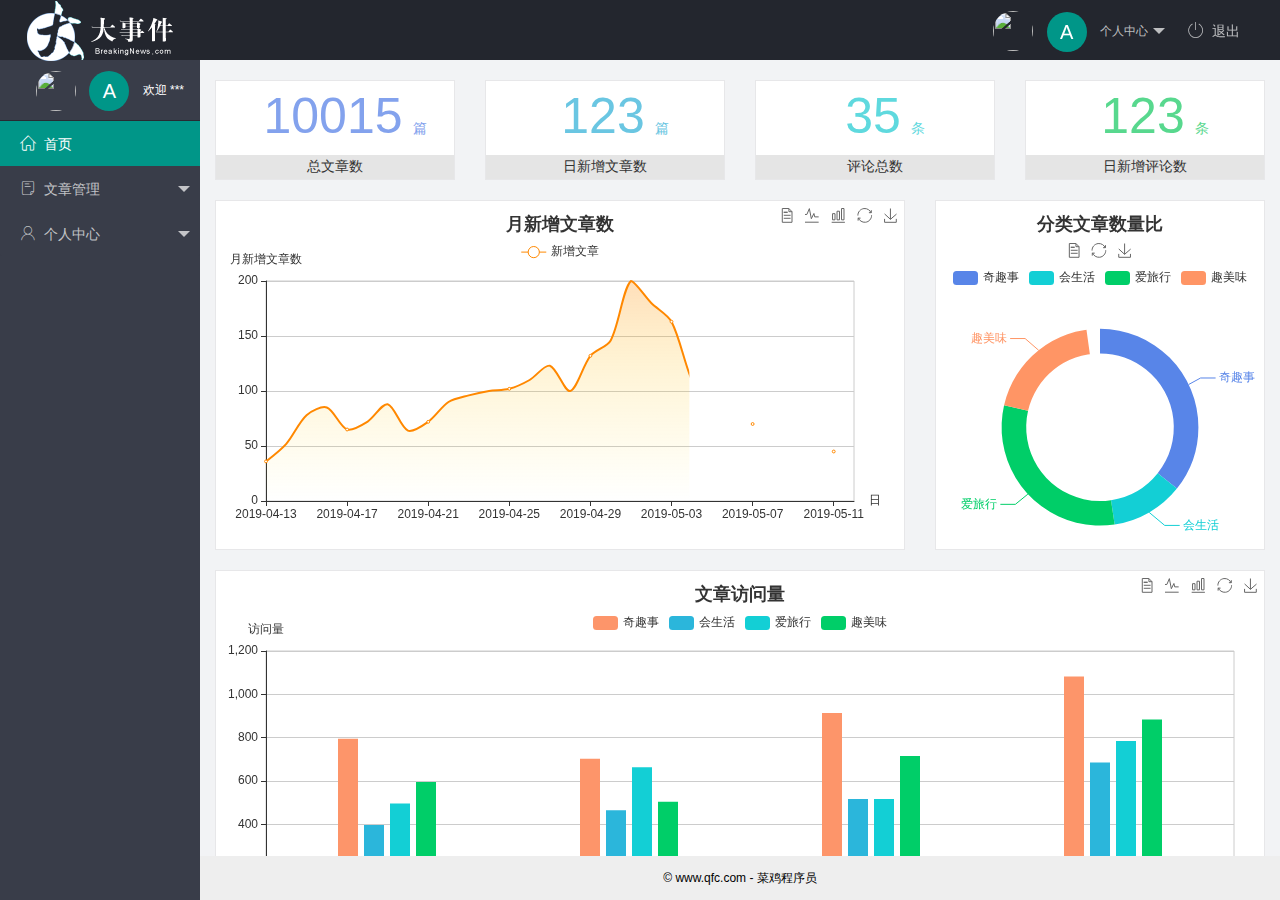
==== index.html @ 903028ed "完成了登录和注册功能的开发" ====
<!DOCTYPE html>
<html lang="en">

<head>
    <meta charset="UTF-8">
    <meta http-equiv="X-UA-Compatible" content="IE=edge">
    <meta name="viewport" content="width=device-width, initial-scale=1.0">
    <title>Document</title>
    <link rel="stylesheet" href="./assets/lib/layui/css/layui.css">
    <link rel="stylesheet" href="./assets/css/index.css">
    <link rel="stylesheet" href="./assets/fonts/iconfont.css">
</head>

<body class="layui-layout-body">
    <div class="layui-layout layui-layout-admin">
        <div class="layui-header">
            <div class="layui-logo">
                <img src="./assets/images/logo.png" alt="">
            </div>
            <ul class="layui-nav layui-layout-right">
                <li class="layui-nav-item">
                    <a href="javascript:;" class="userinfo">
                        <img src="http://t.cn/RCzsdCq" class="layui-nav-img">
                        <span class="text-avatar">A</span> 个人中心
                    </a>
                    <dl class="layui-nav-child">
                        <dd><a href="./user/user_info.html" target="fm">基本资料</a></dd>
                        <dd><a href="./user/user_avatar.html" target="fm">更换头像</a></dd>
                        <dd><a href="./user/user_pwd.html" target="fm">重置密码</a></dd>
                    </dl>
                </li>
                <li class="layui-nav-item"><a href="javascript:;" id="btnLogout"><span
                            class="iconfont icon-tuichu"></span>退出</a></li>
            </ul>
        </div>

        <div class="layui-side layui-bg-black">
            <div class="layui-side-scroll">
                <div class="userinfo">
                    <img src="http://t.cn/RCzsdCq" class="layui-nav-img">
                    <span class="text-avatar">A</span>
                    <span id="welcome">欢迎 ***</span>
                </div>
                <!-- 左侧导航区域（可配合layui已有的垂直导航） -->
                <ul class="layui-nav layui-nav-tree" lay-shrink="all">
                    <li class="layui-nav-item layui-this"><a href="./home/dashboard.html" target="fm"><span
                                class="iconfont icon-home"></span>首页</a></li>
                    <li class="layui-nav-item">
                        <a href="javascript:;"><span class="iconfont icon-16"></span>文章管理</a>
                        <dl class="layui-nav-child">
                            <dd><a href="./article/art_cate.html" target="fm"><i
                                        class="layui-icon layui-icon-app"></i>文章类别</a></dd>
                            <dd id="article-list"><a href="./article/art_list.html" target="fm"><i
                                        class="layui-icon layui-icon-app"></i>文章列表</a></dd>
                            <dd id="article-pub"><a href="./article/art_pub.html" target="fm"><i
                                        class="layui-icon layui-icon-app"></i>发布文章</a></dd>
                        </dl>
                    </li>
                    <li class="layui-nav-item">
                        <a href="javascript:;"><span class="iconfont icon-user"></span>个人中心</a>
                        <dl class="layui-nav-child">
                            <dd><a href="./user/user_info.html" target="fm"><i
                                        class="layui-icon layui-icon-app"></i>基本资料</a></dd>
                            <dd><a href="./user/user_avatar.html" target="fm"><i
                                        class="layui-icon layui-icon-app"></i>更换头像</a></dd>
                            <dd><a href="./user/user_pwd.html" target="fm"><i
                                        class="layui-icon layui-icon-app"></i>重置密码</a></dd>
                        </dl>
                    </li>
                </ul>
            </div>
        </div>

        <div class="layui-body">
            <!-- 内容主体区域 -->
            <iframe name="fm" src="./home/dashboard.html" frameborder="0"></iframe>
        </div>

        <div class="layui-footer">
            <!-- 底部固定区域 -->
            © www.qfc.com - 菜鸡程序员
        </div>
    </div>
    <script src="./assets/lib/layui/layui.all.js"></script>
    <script src="./assets/lib/jquery.js"></script>
    <script src="./assets/js/ajaxPre.js"></script>
    <script src="./assets/js/index.js"></script>
</body>

</html>
---- assets/lib/layui/css/layui.css ----
/** layui-v2.5.5 MIT License By https://www.layui.com */
 .layui-inline,img{display:inline-block;vertical-align:middle}h1,h2,h3,h4,h5,h6{font-weight:400}.layui-edge,.layui-header,.layui-inline,.layui-main{position:relative}.layui-body,.layui-edge,.layui-elip{overflow:hidden}.layui-btn,.layui-edge,.layui-inline,img{vertical-align:middle}.layui-btn,.layui-disabled,.layui-icon,.layui-unselect{-moz-user-select:none;-webkit-user-select:none;-ms-user-select:none}.layui-elip,.layui-form-checkbox span,.layui-form-pane .layui-form-label{text-overflow:ellipsis;white-space:nowrap}.layui-breadcrumb,.layui-tree-btnGroup{visibility:hidden}blockquote,body,button,dd,div,dl,dt,form,h1,h2,h3,h4,h5,h6,input,li,ol,p,pre,td,textarea,th,ul{margin:0;padding:0;-webkit-tap-highlight-color:rgba(0,0,0,0)}a:active,a:hover{outline:0}img{border:none}li{list-style:none}table{border-collapse:collapse;border-spacing:0}h4,h5,h6{font-size:100%}button,input,optgroup,option,select,textarea{font-family:inherit;font-size:inherit;font-style:inherit;font-weight:inherit;outline:0}pre{white-space:pre-wrap;white-space:-moz-pre-wrap;white-space:-pre-wrap;white-space:-o-pre-wrap;word-wrap:break-word}body{line-height:24px;font:14px Helvetica Neue,Helvetica,PingFang SC,Tahoma,Arial,sans-serif}hr{height:1px;margin:10px 0;border:0;clear:both}a{color:#333;text-decoration:none}a:hover{color:#777}a cite{font-style:normal;*cursor:pointer}.layui-border-box,.layui-border-box *{box-sizing:border-box}.layui-box,.layui-box *{box-sizing:content-box}.layui-clear{clear:both;*zoom:1}.layui-clear:after{content:'\20';clear:both;*zoom:1;display:block;height:0}.layui-inline{*display:inline;*zoom:1}.layui-edge{display:inline-block;width:0;height:0;border-width:6px;border-style:dashed;border-color:transparent}.layui-edge-top{top:-4px;border-bottom-color:#999;border-bottom-style:solid}.layui-edge-right{border-left-color:#999;border-left-style:solid}.layui-edge-bottom{top:2px;border-top-color:#999;border-top-style:solid}.layui-edge-left{border-right-color:#999;border-right-style:solid}.layui-disabled,.layui-disabled:hover{color:#d2d2d2!important;cursor:not-allowed!important}.layui-circle{border-radius:100%}.layui-show{display:block!important}.layui-hide{display:none!important}@font-face{font-family:layui-icon;src:url(../font/iconfont.eot?v=250);src:url(../font/iconfont.eot?v=250#iefix) format('embedded-opentype'),url(../font/iconfont.woff2?v=250) format('woff2'),url(../font/iconfont.woff?v=250) format('woff'),url(../font/iconfont.ttf?v=250) format('truetype'),url(../font/iconfont.svg?v=250#layui-icon) format('svg')}.layui-icon{font-family:layui-icon!important;font-size:16px;font-style:normal;-webkit-font-smoothing:antialiased;-moz-osx-font-smoothing:grayscale}.layui-icon-reply-fill:before{content:"\e611"}.layui-icon-set-fill:before{content:"\e614"}.layui-icon-menu-fill:before{content:"\e60f"}.layui-icon-search:before{content:"\e615"}.layui-icon-share:before{content:"\e641"}.layui-icon-set-sm:before{content:"\e620"}.layui-icon-engine:before{content:"\e628"}.layui-icon-close:before{content:"\1006"}.layui-icon-close-fill:before{content:"\1007"}.layui-icon-chart-screen:before{content:"\e629"}.layui-icon-star:before{content:"\e600"}.layui-icon-circle-dot:before{content:"\e617"}.layui-icon-chat:before{content:"\e606"}.layui-icon-release:before{content:"\e609"}.layui-icon-list:before{content:"\e60a"}.layui-icon-chart:before{content:"\e62c"}.layui-icon-ok-circle:before{content:"\1005"}.layui-icon-layim-theme:before{content:"\e61b"}.layui-icon-table:before{content:"\e62d"}.layui-icon-right:before{content:"\e602"}.layui-icon-left:before{content:"\e603"}.layui-icon-cart-simple:before{content:"\e698"}.layui-icon-face-cry:before{content:"\e69c"}.layui-icon-face-smile:before{content:"\e6af"}.layui-icon-survey:before{content:"\e6b2"}.layui-icon-tree:before{content:"\e62e"}.layui-icon-upload-circle:before{content:"\e62f"}.layui-icon-add-circle:before{content:"\e61f"}.layui-icon-download-circle:before{content:"\e601"}.layui-icon-templeate-1:before{content:"\e630"}.layui-icon-util:before{content:"\e631"}.layui-icon-face-surprised:before{content:"\e664"}.layui-icon-edit:before{content:"\e642"}.layui-icon-speaker:before{content:"\e645"}.layui-icon-down:before{content:"\e61a"}.layui-icon-file:before{content:"\e621"}.layui-icon-layouts:before{content:"\e632"}.layui-icon-rate-half:before{content:"\e6c9"}.layui-icon-add-circle-fine:before{content:"\e608"}.layui-icon-prev-circle:before{content:"\e633"}.layui-icon-read:before{content:"\e705"}.layui-icon-404:before{content:"\e61c"}.layui-icon-carousel:before{content:"\e634"}.layui-icon-help:before{content:"\e607"}.layui-icon-code-circle:before{content:"\e635"}.layui-icon-water:before{content:"\e636"}.layui-icon-username:before{content:"\e66f"}.layui-icon-find-fill:before{content:"\e670"}.layui-icon-about:before{content:"\e60b"}.layui-icon-location:before{content:"\e715"}.layui-icon-up:before{content:"\e619"}.layui-icon-pause:before{content:"\e651"}.layui-icon-date:before{content:"\e637"}.layui-icon-layim-uploadfile:before{content:"\e61d"}.layui-icon-delete:before{content:"\e640"}.layui-icon-play:before{content:"\e652"}.layui-icon-top:before{content:"\e604"}.layui-icon-friends:before{content:"\e612"}.layui-icon-refresh-3:before{content:"\e9aa"}.layui-icon-ok:before{content:"\e605"}.layui-icon-layer:before{content:"\e638"}.layui-icon-face-smile-fine:before{content:"\e60c"}.layui-icon-dollar:before{content:"\e659"}.layui-icon-group:before{content:"\e613"}.layui-icon-layim-download:before{content:"\e61e"}.layui-icon-picture-fine:before{content:"\e60d"}.layui-icon-link:before{content:"\e64c"}.layui-icon-diamond:before{content:"\e735"}.layui-icon-log:before{content:"\e60e"}.layui-icon-rate-solid:before{content:"\e67a"}.layui-icon-fonts-del:before{content:"\e64f"}.layui-icon-unlink:before{content:"\e64d"}.layui-icon-fonts-clear:before{content:"\e639"}.layui-icon-triangle-r:before{content:"\e623"}.layui-icon-circle:before{content:"\e63f"}.layui-icon-radio:before{content:"\e643"}.layui-icon-align-center:before{content:"\e647"}.layui-icon-align-right:before{content:"\e648"}.layui-icon-align-left:before{content:"\e649"}.layui-icon-loading-1:before{content:"\e63e"}.layui-icon-return:before{content:"\e65c"}.layui-icon-fonts-strong:before{content:"\e62b"}.layui-icon-upload:before{content:"\e67c"}.layui-icon-dialogue:before{content:"\e63a"}.layui-icon-video:before{content:"\e6ed"}.layui-icon-headset:before{content:"\e6fc"}.layui-icon-cellphone-fine:before{content:"\e63b"}.layui-icon-add-1:before{content:"\e654"}.layui-icon-face-smile-b:before{content:"\e650"}.layui-icon-fonts-html:before{content:"\e64b"}.layui-icon-form:before{content:"\e63c"}.layui-icon-cart:before{content:"\e657"}.layui-icon-camera-fill:before{content:"\e65d"}.layui-icon-tabs:before{content:"\e62a"}.layui-icon-fonts-code:before{content:"\e64e"}.layui-icon-fire:before{content:"\e756"}.layui-icon-set:before{content:"\e716"}.layui-icon-fonts-u:before{content:"\e646"}.layui-icon-triangle-d:before{content:"\e625"}.layui-icon-tips:before{content:"\e702"}.layui-icon-picture:before{content:"\e64a"}.layui-icon-more-vertical:before{content:"\e671"}.layui-icon-flag:before{content:"\e66c"}.layui-icon-loading:before{content:"\e63d"}.layui-icon-fonts-i:before{content:"\e644"}.layui-icon-refresh-1:before{content:"\e666"}.layui-icon-rmb:before{content:"\e65e"}.layui-icon-home:before{content:"\e68e"}.layui-icon-user:before{content:"\e770"}.layui-icon-notice:before{content:"\e667"}.layui-icon-login-weibo:before{content:"\e675"}.layui-icon-voice:before{content:"\e688"}.layui-icon-upload-drag:before{content:"\e681"}.layui-icon-login-qq:before{content:"\e676"}.layui-icon-snowflake:before{content:"\e6b1"}.layui-icon-file-b:before{content:"\e655"}.layui-icon-template:before{content:"\e663"}.layui-icon-auz:before{content:"\e672"}.layui-icon-console:before{content:"\e665"}.layui-icon-app:before{content:"\e653"}.layui-icon-prev:before{content:"\e65a"}.layui-icon-website:before{content:"\e7ae"}.layui-icon-next:before{content:"\e65b"}.layui-icon-component:before{content:"\e857"}.layui-icon-more:before{content:"\e65f"}.layui-icon-login-wechat:before{content:"\e677"}.layui-icon-shrink-right:before{content:"\e668"}.layui-icon-spread-left:before{content:"\e66b"}.layui-icon-camera:before{content:"\e660"}.layui-icon-note:before{content:"\e66e"}.layui-icon-refresh:before{content:"\e669"}.layui-icon-female:before{content:"\e661"}.layui-icon-male:before{content:"\e662"}.layui-icon-password:before{content:"\e673"}.layui-icon-senior:before{content:"\e674"}.layui-icon-theme:before{content:"\e66a"}.layui-icon-tread:before{content:"\e6c5"}.layui-icon-praise:before{content:"\e6c6"}.layui-icon-star-fill:before{content:"\e658"}.layui-icon-rate:before{content:"\e67b"}.layui-icon-template-1:before{content:"\e656"}.layui-icon-vercode:before{content:"\e679"}.layui-icon-cellphone:before{content:"\e678"}.layui-icon-screen-full:before{content:"\e622"}.layui-icon-screen-restore:before{content:"\e758"}.layui-icon-cols:before{content:"\e610"}.layui-icon-export:before{content:"\e67d"}.layui-icon-print:before{content:"\e66d"}.layui-icon-slider:before{content:"\e714"}.layui-icon-addition:before{content:"\e624"}.layui-icon-subtraction:before{content:"\e67e"}.layui-icon-service:before{content:"\e626"}.layui-icon-transfer:before{content:"\e691"}.layui-main{width:1140px;margin:0 auto}.layui-header{z-index:1000;height:60px}.layui-header a:hover{transition:all .5s;-webkit-transition:all .5s}.layui-side{position:fixed;left:0;top:0;bottom:0;z-index:999;width:200px;overflow-x:hidden}.layui-side-scroll{position:relative;width:220px;height:100%;overflow-x:hidden}.layui-body{position:absolute;left:200px;right:0;top:0;bottom:0;z-index:998;width:auto;overflow-y:auto;box-sizing:border-box}.layui-layout-body{overflow:hidden}.layui-layout-admin .layui-header{background-color:#23262E}.layui-layout-admin .layui-side{top:60px;width:200px;overflow-x:hidden}.layui-layout-admin .layui-body{position:fixed;top:60px;bottom:44px}.layui-layout-admin .layui-main{width:auto;margin:0 15px}.layui-layout-admin .layui-footer{position:fixed;left:200px;right:0;bottom:0;height:44px;line-height:44px;padding:0 15px;background-color:#eee}.layui-layout-admin .layui-logo{position:absolute;left:0;top:0;width:200px;height:100%;line-height:60px;text-align:center;color:#009688;font-size:16px}.layui-layout-admin .layui-header .layui-nav{background:0 0}.layui-layout-left{position:absolute!important;left:200px;top:0}.layui-layout-right{position:absolute!important;right:0;top:0}.layui-container{position:relative;margin:0 auto;padding:0 15px;box-sizing:border-box}.layui-fluid{position:relative;margin:0 auto;padding:0 15px}.layui-row:after,.layui-row:before{content:'';display:block;clear:both}.layui-col-lg1,.layui-col-lg10,.layui-col-lg11,.layui-col-lg12,.layui-col-lg2,.layui-col-lg3,.layui-col-lg4,.layui-col-lg5,.layui-col-lg6,.layui-col-lg7,.layui-col-lg8,.layui-col-lg9,.layui-col-md1,.layui-col-md10,.layui-col-md11,.layui-col-md12,.layui-col-md2,.layui-col-md3,.layui-col-md4,.layui-col-md5,.layui-col-md6,.layui-col-md7,.layui-col-md8,.layui-col-md9,.layui-col-sm1,.layui-col-sm10,.layui-col-sm11,.layui-col-sm12,.layui-col-sm2,.layui-col-sm3,.layui-col-sm4,.layui-col-sm5,.layui-col-sm6,.layui-col-sm7,.layui-col-sm8,.layui-col-sm9,.layui-col-xs1,.layui-col-xs10,.layui-col-xs11,.layui-col-xs12,.layui-col-xs2,.layui-col-xs3,.layui-col-xs4,.layui-col-xs5,.layui-col-xs6,.layui-col-xs7,.layui-col-xs8,.layui-col-xs9{position:relative;display:block;box-sizing:border-box}.layui-col-xs1,.layui-col-xs10,.layui-col-xs11,.layui-col-xs12,.layui-col-xs2,.layui-col-xs3,.layui-col-xs4,.layui-col-xs5,.layui-col-xs6,.layui-col-xs7,.layui-col-xs8,.layui-col-xs9{float:left}.layui-col-xs1{width:8.33333333%}.layui-col-xs2{width:16.66666667%}.layui-col-xs3{width:25%}.layui-col-xs4{width:33.33333333%}.layui-col-xs5{width:41.66666667%}.layui-col-xs6{width:50%}.layui-col-xs7{width:58.33333333%}.layui-col-xs8{width:66.66666667%}.layui-col-xs9{width:75%}.layui-col-xs10{width:83.33333333%}.layui-col-xs11{width:91.66666667%}.layui-col-xs12{width:100%}.layui-col-xs-offset1{margin-left:8.33333333%}.layui-col-xs-offset2{margin-left:16.66666667%}.layui-col-xs-offset3{margin-left:25%}.layui-col-xs-offset4{margin-left:33.33333333%}.layui-col-xs-offset5{margin-left:41.66666667%}.layui-col-xs-offset6{margin-left:50%}.layui-col-xs-offset7{margin-left:58.33333333%}.layui-col-xs-offset8{margin-left:66.66666667%}.layui-col-xs-offset9{margin-left:75%}.layui-col-xs-offset10{margin-left:83.33333333%}.layui-col-xs-offset11{margin-left:91.66666667%}.layui-col-xs-offset12{margin-left:100%}@media screen and (max-width:768px){.layui-hide-xs{display:none!important}.layui-show-xs-block{display:block!important}.layui-show-xs-inline{display:inline!important}.layui-show-xs-inline-block{display:inline-block!important}}@media screen and (min-width:768px){.layui-container{width:750px}.layui-hide-sm{display:none!important}.layui-show-sm-block{display:block!important}.layui-show-sm-inline{display:inline!important}.layui-show-sm-inline-block{display:inline-block!important}.layui-col-sm1,.layui-col-sm10,.layui-col-sm11,.layui-col-sm12,.layui-col-sm2,.layui-col-sm3,.layui-col-sm4,.layui-col-sm5,.layui-col-sm6,.layui-col-sm7,.layui-col-sm8,.layui-col-sm9{float:left}.layui-col-sm1{width:8.33333333%}.layui-col-sm2{width:16.66666667%}.layui-col-sm3{width:25%}.layui-col-sm4{width:33.33333333%}.layui-col-sm5{width:41.66666667%}.layui-col-sm6{width:50%}.layui-col-sm7{width:58.33333333%}.layui-col-sm8{width:66.66666667%}.layui-col-sm9{width:75%}.layui-col-sm10{width:83.33333333%}.layui-col-sm11{width:91.66666667%}.layui-col-sm12{width:100%}.layui-col-sm-offset1{margin-left:8.33333333%}.layui-col-sm-offset2{margin-left:16.66666667%}.layui-col-sm-offset3{margin-left:25%}.layui-col-sm-offset4{margin-left:33.33333333%}.layui-col-sm-offset5{margin-left:41.66666667%}.layui-col-sm-offset6{margin-left:50%}.layui-col-sm-offset7{margin-left:58.33333333%}.layui-col-sm-offset8{margin-left:66.66666667%}.layui-col-sm-offset9{margin-left:75%}.layui-col-sm-offset10{margin-left:83.33333333%}.layui-col-sm-offset11{margin-left:91.66666667%}.layui-col-sm-offset12{margin-left:100%}}@media screen and (min-width:992px){.layui-container{width:970px}.layui-hide-md{display:none!important}.layui-show-md-block{display:block!important}.layui-show-md-inline{display:inline!important}.layui-show-md-inline-block{display:inline-block!important}.layui-col-md1,.layui-col-md10,.layui-col-md11,.layui-col-md12,.layui-col-md2,.layui-col-md3,.layui-col-md4,.layui-col-md5,.layui-col-md6,.layui-col-md7,.layui-col-md8,.layui-col-md9{float:left}.layui-col-md1{width:8.33333333%}.layui-col-md2{width:16.66666667%}.layui-col-md3{width:25%}.layui-col-md4{width:33.33333333%}.layui-col-md5{width:41.66666667%}.layui-col-md6{width:50%}.layui-col-md7{width:58.33333333%}.layui-col-md8{width:66.66666667%}.layui-col-md9{width:75%}.layui-col-md10{width:83.33333333%}.layui-col-md11{width:91.66666667%}.layui-col-md12{width:100%}.layui-col-md-offset1{margin-left:8.33333333%}.layui-col-md-offset2{margin-left:16.66666667%}.layui-col-md-offset3{margin-left:25%}.layui-col-md-offset4{margin-left:33.33333333%}.layui-col-md-offset5{margin-left:41.66666667%}.layui-col-md-offset6{margin-left:50%}.layui-col-md-offset7{margin-left:58.33333333%}.layui-col-md-offset8{margin-left:66.66666667%}.layui-col-md-offset9{margin-left:75%}.layui-col-md-offset10{margin-left:83.33333333%}.layui-col-md-offset11{margin-left:91.66666667%}.layui-col-md-offset12{margin-left:100%}}@media screen and (min-width:1200px){.layui-container{width:1170px}.layui-hide-lg{display:none!important}.layui-show-lg-block{display:block!important}.layui-show-lg-inline{display:inline!important}.layui-show-lg-inline-block{display:inline-block!important}.layui-col-lg1,.layui-col-lg10,.layui-col-lg11,.layui-col-lg12,.layui-col-lg2,.layui-col-lg3,.layui-col-lg4,.layui-col-lg5,.layui-col-lg6,.layui-col-lg7,.layui-col-lg8,.layui-col-lg9{float:left}.layui-col-lg1{width:8.33333333%}.layui-col-lg2{width:16.66666667%}.layui-col-lg3{width:25%}.layui-col-lg4{width:33.33333333%}.layui-col-lg5{width:41.66666667%}.layui-col-lg6{width:50%}.layui-col-lg7{width:58.33333333%}.layui-col-lg8{width:66.66666667%}.layui-col-lg9{width:75%}.layui-col-lg10{width:83.33333333%}.layui-col-lg11{width:91.66666667%}.layui-col-lg12{width:100%}.layui-col-lg-offset1{margin-left:8.33333333%}.layui-col-lg-offset2{margin-left:16.66666667%}.layui-col-lg-offset3{margin-left:25%}.layui-col-lg-offset4{margin-left:33.33333333%}.layui-col-lg-offset5{margin-left:41.66666667%}.layui-col-lg-offset6{margin-left:50%}.layui-col-lg-offset7{margin-left:58.33333333%}.layui-col-lg-offset8{margin-left:66.66666667%}.layui-col-lg-offset9{margin-left:75%}.layui-col-lg-offset10{margin-left:83.33333333%}.layui-col-lg-offset11{margin-left:91.66666667%}.layui-col-lg-offset12{margin-left:100%}}.layui-col-space1{margin:-.5px}.layui-col-space1>*{padding:.5px}.layui-col-space3{margin:-1.5px}.layui-col-space3>*{padding:1.5px}.layui-col-space5{margin:-2.5px}.layui-col-space5>*{padding:2.5px}.layui-col-space8{margin:-3.5px}.layui-col-space8>*{padding:3.5px}.layui-col-space10{margin:-5px}.layui-col-space10>*{padding:5px}.layui-col-space12{margin:-6px}.layui-col-space12>*{padding:6px}.layui-col-space15{margin:-7.5px}.layui-col-space15>*{padding:7.5px}.layui-col-space18{margin:-9px}.layui-col-space18>*{padding:9px}.layui-col-space20{margin:-10px}.layui-col-space20>*{padding:10px}.layui-col-space22{margin:-11px}.layui-col-space22>*{padding:11px}.layui-col-space25{margin:-12.5px}.layui-col-space25>*{padding:12.5px}.layui-col-space30{margin:-15px}.layui-col-space30>*{padding:15px}.layui-btn,.layui-input,.layui-select,.layui-textarea,.layui-upload-button{outline:0;-webkit-appearance:none;transition:all .3s;-webkit-transition:all .3s;box-sizing:border-box}.layui-elem-quote{margin-bottom:10px;padding:15px;line-height:22px;border-left:5px solid #009688;border-radius:0 2px 2px 0;background-color:#f2f2f2}.layui-quote-nm{border-style:solid;border-width:1px 1px 1px 5px;background:0 0}.layui-elem-field{margin-bottom:10px;padding:0;border-width:1px;border-style:solid}.layui-elem-field legend{margin-left:20px;padding:0 10px;font-size:20px;font-weight:300}.layui-field-title{margin:10px 0 20px;border-width:1px 0 0}.layui-field-box{padding:10px 15px}.layui-field-title .layui-field-box{padding:10px 0}.layui-progress{position:relative;height:6px;border-radius:20px;background-color:#e2e2e2}.layui-progress-bar{position:absolute;left:0;top:0;width:0;max-width:100%;height:6px;border-radius:20px;text-align:right;background-color:#5FB878;transition:all .3s;-webkit-transition:all .3s}.layui-progress-big,.layui-progress-big .layui-progress-bar{height:18px;line-height:18px}.layui-progress-text{position:relative;top:-20px;line-height:18px;font-size:12px;color:#666}.layui-progress-big .layui-progress-text{position:static;padding:0 10px;color:#fff}.layui-collapse{border-width:1px;border-style:solid;border-radius:2px}.layui-colla-content,.layui-colla-item{border-top-width:1px;border-top-style:solid}.layui-colla-item:first-child{border-top:none}.layui-colla-title{position:relative;height:42px;line-height:42px;padding:0 15px 0 35px;color:#333;background-color:#f2f2f2;cursor:pointer;font-size:14px;overflow:hidden}.layui-colla-content{display:none;padding:10px 15px;line-height:22px;color:#666}.layui-colla-icon{position:absolute;left:15px;top:0;font-size:14px}.layui-card{margin-bottom:15px;border-radius:2px;background-color:#fff;box-shadow:0 1px 2px 0 rgba(0,0,0,.05)}.layui-card:last-child{margin-bottom:0}.layui-card-header{position:relative;height:42px;line-height:42px;padding:0 15px;border-bottom:1px solid #f6f6f6;color:#333;border-radius:2px 2px 0 0;font-size:14px}.layui-bg-black,.layui-bg-blue,.layui-bg-cyan,.layui-bg-green,.layui-bg-orange,.layui-bg-red{color:#fff!important}.layui-card-body{position:relative;padding:10px 15px;line-height:24px}.layui-card-body[pad15]{padding:15px}.layui-card-body[pad20]{padding:20px}.layui-card-body .layui-table{margin:5px 0}.layui-card .layui-tab{margin:0}.layui-panel-window{position:relative;padding:15px;border-radius:0;border-top:5px solid #E6E6E6;background-color:#fff}.layui-auxiliar-moving{position:fixed;left:0;right:0;top:0;bottom:0;width:100%;height:100%;background:0 0;z-index:9999999999}.layui-form-label,.layui-form-mid,.layui-form-select,.layui-input-block,.layui-input-inline,.layui-textarea{position:relative}.layui-bg-red{background-color:#FF5722!important}.layui-bg-orange{background-color:#FFB800!important}.layui-bg-green{background-color:#009688!important}.layui-bg-cyan{background-color:#2F4056!important}.layui-bg-blue{background-color:#1E9FFF!important}.layui-bg-black{background-color:#393D49!important}.layui-bg-gray{background-color:#eee!important;color:#666!important}.layui-badge-rim,.layui-colla-content,.layui-colla-item,.layui-collapse,.layui-elem-field,.layui-form-pane .layui-form-item[pane],.layui-form-pane .layui-form-label,.layui-input,.layui-layedit,.layui-layedit-tool,.layui-quote-nm,.layui-select,.layui-tab-bar,.layui-tab-card,.layui-tab-title,.layui-tab-title .layui-this:after,.layui-textarea{border-color:#e6e6e6}.layui-timeline-item:before,hr{background-color:#e6e6e6}.layui-text{line-height:22px;font-size:14px;color:#666}.layui-text h1,.layui-text h2,.layui-text h3{font-weight:500;color:#333}.layui-text h1{font-size:30px}.layui-text h2{font-size:24px}.layui-text h3{font-size:18px}.layui-text a:not(.layui-btn){color:#01AAED}.layui-text a:not(.layui-btn):hover{text-decoration:underline}.layui-text ul{padding:5px 0 5px 15px}.layui-text ul li{margin-top:5px;list-style-type:disc}.layui-text em,.layui-word-aux{color:#999!important;padding:0 5px!important}.layui-btn{display:inline-block;height:38px;line-height:38px;padding:0 18px;background-color:#009688;color:#fff;white-space:nowrap;text-align:center;font-size:14px;border:none;border-radius:2px;cursor:pointer}.layui-btn:hover{opacity:.8;filter:alpha(opacity=80);color:#fff}.layui-btn:active{opacity:1;filter:alpha(opacity=100)}.layui-btn+.layui-btn{margin-left:10px}.layui-btn-container{font-size:0}.layui-btn-container .layui-btn{margin-right:10px;margin-bottom:10px}.layui-btn-container .layui-btn+.layui-btn{margin-left:0}.layui-table .layui-btn-container .layui-btn{margin-bottom:9px}.layui-btn-radius{border-radius:100px}.layui-btn .layui-icon{margin-right:3px;font-size:18px;vertical-align:bottom;vertical-align:middle\9}.layui-btn-primary{border:1px solid #C9C9C9;background-color:#fff;color:#555}.layui-btn-primary:hover{border-color:#009688;color:#333}.layui-btn-normal{background-color:#1E9FFF}.layui-btn-warm{background-color:#FFB800}.layui-btn-danger{background-color:#FF5722}.layui-btn-checked{background-color:#5FB878}.layui-btn-disabled,.layui-btn-disabled:active,.layui-btn-disabled:hover{border:1px solid #e6e6e6;background-color:#FBFBFB;color:#C9C9C9;cursor:not-allowed;opacity:1}.layui-btn-lg{height:44px;line-height:44px;padding:0 25px;font-size:16px}.layui-btn-sm{height:30px;line-height:30px;padding:0 10px;font-size:12px}.layui-btn-sm i{font-size:16px!important}.layui-btn-xs{height:22px;line-height:22px;padding:0 5px;font-size:12px}.layui-btn-xs i{font-size:14px!important}.layui-btn-group{display:inline-block;vertical-align:middle;font-size:0}.layui-btn-group .layui-btn{margin-left:0!important;margin-right:0!important;border-left:1px solid rgba(255,255,255,.5);border-radius:0}.layui-btn-group .layui-btn-primary{border-left:none}.layui-btn-group .layui-btn-primary:hover{border-color:#C9C9C9;color:#009688}.layui-btn-group .layui-btn:first-child{border-left:none;border-radius:2px 0 0 2px}.layui-btn-group .layui-btn-primary:first-child{border-left:1px solid #c9c9c9}.layui-btn-group .layui-btn:last-child{border-radius:0 2px 2px 0}.layui-btn-group .layui-btn+.layui-btn{margin-left:0}.layui-btn-group+.layui-btn-group{margin-left:10px}.layui-btn-fluid{width:100%}.layui-input,.layui-select,.layui-textarea{height:38px;line-height:1.3;line-height:38px\9;border-width:1px;border-style:solid;background-color:#fff;border-radius:2px}.layui-input::-webkit-input-placeholder,.layui-select::-webkit-input-placeholder,.layui-textarea::-webkit-input-placeholder{line-height:1.3}.layui-input,.layui-textarea{display:block;width:100%;padding-left:10px}.layui-input:hover,.layui-textarea:hover{border-color:#D2D2D2!important}.layui-input:focus,.layui-textarea:focus{border-color:#C9C9C9!important}.layui-textarea{min-height:100px;height:auto;line-height:20px;padding:6px 10px;resize:vertical}.layui-select{padding:0 10px}.layui-form input[type=checkbox],.layui-form input[type=radio],.layui-form select{display:none}.layui-form [lay-ignore]{display:initial}.layui-form-item{margin-bottom:15px;clear:both;*zoom:1}.layui-form-item:after{content:'\20';clear:both;*zoom:1;display:block;height:0}.layui-form-label{float:left;display:block;padding:9px 15px;width:80px;font-weight:400;line-height:20px;text-align:right}.layui-form-label-col{display:block;float:none;padding:9px 0;line-height:20px;text-align:left}.layui-form-item .layui-inline{margin-bottom:5px;margin-right:10px}.layui-input-block{margin-left:110px;min-height:36px}.layui-input-inline{display:inline-block;vertical-align:middle}.layui-form-item .layui-input-inline{float:left;width:190px;margin-right:10px}.layui-form-text .layui-input-inline{width:auto}.layui-form-mid{float:left;display:block;padding:9px 0!important;line-height:20px;margin-right:10px}.layui-form-danger+.layui-form-select .layui-input,.layui-form-danger:focus{border-color:#FF5722!important}.layui-form-select .layui-input{padding-right:30px;cursor:pointer}.layui-form-select .layui-edge{position:absolute;right:10px;top:50%;margin-top:-3px;cursor:pointer;border-width:6px;border-top-color:#c2c2c2;border-top-style:solid;transition:all .3s;-webkit-transition:all .3s}.layui-form-select dl{display:none;position:absolute;left:0;top:42px;padding:5px 0;z-index:899;min-width:100%;border:1px solid #d2d2d2;max-height:300px;overflow-y:auto;background-color:#fff;border-radius:2px;box-shadow:0 2px 4px rgba(0,0,0,.12);box-sizing:border-box}.layui-form-select dl dd,.layui-form-select dl dt{padding:0 10px;line-height:36px;white-space:nowrap;overflow:hidden;text-overflow:ellipsis}.layui-form-select dl dt{font-size:12px;color:#999}.layui-form-select dl dd{cursor:pointer}.layui-form-select dl dd:hover{background-color:#f2f2f2;-webkit-transition:.5s all;transition:.5s all}.layui-form-select .layui-select-group dd{padding-left:20px}.layui-form-select dl dd.layui-select-tips{padding-left:10px!important;color:#999}.layui-form-select dl dd.layui-this{background-color:#5FB878;color:#fff}.layui-form-checkbox,.layui-form-select dl dd.layui-disabled{background-color:#fff}.layui-form-selected dl{display:block}.layui-form-checkbox,.layui-form-checkbox *,.layui-form-switch{display:inline-block;vertical-align:middle}.layui-form-selected .layui-edge{margin-top:-9px;-webkit-transform:rotate(180deg);transform:rotate(180deg);margin-top:-3px\9}:root .layui-form-selected .layui-edge{margin-top:-9px\0/IE9}.layui-form-selectup dl{top:auto;bottom:42px}.layui-select-none{margin:5px 0;text-align:center;color:#999}.layui-select-disabled .layui-disabled{border-color:#eee!important}.layui-select-disabled .layui-edge{border-top-color:#d2d2d2}.layui-form-checkbox{position:relative;height:30px;line-height:30px;margin-right:10px;padding-right:30px;cursor:pointer;font-size:0;-webkit-transition:.1s linear;transition:.1s linear;box-sizing:border-box}.layui-form-checkbox span{padding:0 10px;height:100%;font-size:14px;border-radius:2px 0 0 2px;background-color:#d2d2d2;color:#fff;overflow:hidden}.layui-form-checkbox:hover span{background-color:#c2c2c2}.layui-form-checkbox i{position:absolute;right:0;top:0;width:30px;height:28px;border:1px solid #d2d2d2;border-left:none;border-radius:0 2px 2px 0;color:#fff;font-size:20px;text-align:center}.layui-form-checkbox:hover i{border-color:#c2c2c2;color:#c2c2c2}.layui-form-checked,.layui-form-checked:hover{border-color:#5FB878}.layui-form-checked span,.layui-form-checked:hover span{background-color:#5FB878}.layui-form-checked i,.layui-form-checked:hover i{color:#5FB878}.layui-form-item .layui-form-checkbox{margin-top:4px}.layui-form-checkbox[lay-skin=primary]{height:auto!important;line-height:normal!important;min-width:18px;min-height:18px;border:none!important;margin-right:0;padding-left:28px;padding-right:0;background:0 0}.layui-form-checkbox[lay-skin=primary] span{padding-left:0;padding-right:15px;line-height:18px;background:0 0;color:#666}.layui-form-checkbox[lay-skin=primary] i{right:auto;left:0;width:16px;height:16px;line-height:16px;border:1px solid #d2d2d2;font-size:12px;border-radius:2px;background-color:#fff;-webkit-transition:.1s linear;transition:.1s linear}.layui-form-checkbox[lay-skin=primary]:hover i{border-color:#5FB878;color:#fff}.layui-form-checked[lay-skin=primary] i{border-color:#5FB878!important;background-color:#5FB878;color:#fff}.layui-checkbox-disbaled[lay-skin=primary] span{background:0 0!important;color:#c2c2c2}.layui-checkbox-disbaled[lay-skin=primary]:hover i{border-color:#d2d2d2}.layui-form-item .layui-form-checkbox[lay-skin=primary]{margin-top:10px}.layui-form-switch{position:relative;height:22px;line-height:22px;min-width:35px;padding:0 5px;margin-top:8px;border:1px solid #d2d2d2;border-radius:20px;cursor:pointer;background-color:#fff;-webkit-transition:.1s linear;transition:.1s linear}.layui-form-switch i{position:absolute;left:5px;top:3px;width:16px;height:16px;border-radius:20px;background-color:#d2d2d2;-webkit-transition:.1s linear;transition:.1s linear}.layui-form-switch em{position:relative;top:0;width:25px;margin-left:21px;padding:0!important;text-align:center!important;color:#999!important;font-style:normal!important;font-size:12px}.layui-form-onswitch{border-color:#5FB878;background-color:#5FB878}.layui-checkbox-disbaled,.layui-checkbox-disbaled i{border-color:#e2e2e2!important}.layui-form-onswitch i{left:100%;margin-left:-21px;background-color:#fff}.layui-form-onswitch em{margin-left:5px;margin-right:21px;color:#fff!important}.layui-checkbox-disbaled span{background-color:#e2e2e2!important}.layui-checkbox-disbaled:hover i{color:#fff!important}[lay-radio]{display:none}.layui-form-radio,.layui-form-radio *{display:inline-block;vertical-align:middle}.layui-form-radio{line-height:28px;margin:6px 10px 0 0;padding-right:10px;cursor:pointer;font-size:0}.layui-form-radio *{font-size:14px}.layui-form-radio>i{margin-right:8px;font-size:22px;color:#c2c2c2}.layui-form-radio>i:hover,.layui-form-radioed>i{color:#5FB878}.layui-radio-disbaled>i{color:#e2e2e2!important}.layui-form-pane .layui-form-label{width:110px;padding:8px 15px;height:38px;line-height:20px;border-width:1px;border-style:solid;border-radius:2px 0 0 2px;text-align:center;background-color:#FBFBFB;overflow:hidden;box-sizing:border-box}.layui-form-pane .layui-input-inline{margin-left:-1px}.layui-form-pane .layui-input-block{margin-left:110px;left:-1px}.layui-form-pane .layui-input{border-radius:0 2px 2px 0}.layui-form-pane .layui-form-text .layui-form-label{float:none;width:100%;border-radius:2px;box-sizing:border-box;text-align:left}.layui-form-pane .layui-form-text .layui-input-inline{display:block;margin:0;top:-1px;clear:both}.layui-form-pane .layui-form-text .layui-input-block{margin:0;left:0;top:-1px}.layui-form-pane .layui-form-text .layui-textarea{min-height:100px;border-radius:0 0 2px 2px}.layui-form-pane .layui-form-checkbox{margin:4px 0 4px 10px}.layui-form-pane .layui-form-radio,.layui-form-pane .layui-form-switch{margin-top:6px;margin-left:10px}.layui-form-pane .layui-form-item[pane]{position:relative;border-width:1px;border-style:solid}.layui-form-pane .layui-form-item[pane] .layui-form-label{position:absolute;left:0;top:0;height:100%;border-width:0 1px 0 0}.layui-form-pane .layui-form-item[pane] .layui-input-inline{margin-left:110px}@media screen and (max-width:450px){.layui-form-item .layui-form-label{text-overflow:ellipsis;overflow:hidden;white-space:nowrap}.layui-form-item .layui-inline{display:block;margin-right:0;margin-bottom:20px;clear:both}.layui-form-item .layui-inline:after{content:'\20';clear:both;display:block;height:0}.layui-form-item .layui-input-inline{display:block;float:none;left:-3px;width:auto;margin:0 0 10px 112px}.layui-form-item .layui-input-inline+.layui-form-mid{margin-left:110px;top:-5px;padding:0}.layui-form-item .layui-form-checkbox{margin-right:5px;margin-bottom:5px}}.layui-layedit{border-width:1px;border-style:solid;border-radius:2px}.layui-layedit-tool{padding:3px 5px;border-bottom-width:1px;border-bottom-style:solid;font-size:0}.layedit-tool-fixed{position:fixed;top:0;border-top:1px solid #e2e2e2}.layui-layedit-tool .layedit-tool-mid,.layui-layedit-tool .layui-icon{display:inline-block;vertical-align:middle;text-align:center;font-size:14px}.layui-layedit-tool .layui-icon{position:relative;width:32px;height:30px;line-height:30px;margin:3px 5px;color:#777;cursor:pointer;border-radius:2px}.layui-layedit-tool .layui-icon:hover{color:#393D49}.layui-layedit-tool .layui-icon:active{color:#000}.layui-layedit-tool .layedit-tool-active{background-color:#e2e2e2;color:#000}.layui-layedit-tool .layui-disabled,.layui-layedit-tool .layui-disabled:hover{color:#d2d2d2;cursor:not-allowed}.layui-layedit-tool .layedit-tool-mid{width:1px;height:18px;margin:0 10px;background-color:#d2d2d2}.layedit-tool-html{width:50px!important;font-size:30px!important}.layedit-tool-b,.layedit-tool-code,.layedit-tool-help{font-size:16px!important}.layedit-tool-d,.layedit-tool-face,.layedit-tool-image,.layedit-tool-unlink{font-size:18px!important}.layedit-tool-image input{position:absolute;font-size:0;left:0;top:0;width:100%;height:100%;opacity:.01;filter:Alpha(opacity=1);cursor:pointer}.layui-layedit-iframe iframe{display:block;width:100%}#LAY_layedit_code{overflow:hidden}.layui-laypage{display:inline-block;*display:inline;*zoom:1;vertical-align:middle;margin:10px 0;font-size:0}.layui-laypage>a:first-child,.layui-laypage>a:first-child em{border-radius:2px 0 0 2px}.layui-laypage>a:last-child,.layui-laypage>a:last-child em{border-radius:0 2px 2px 0}.layui-laypage>:first-child{margin-left:0!important}.layui-laypage>:last-child{margin-right:0!important}.layui-laypage a,.layui-laypage button,.layui-laypage input,.layui-laypage select,.layui-laypage span{border:1px solid #e2e2e2}.layui-laypage a,.layui-laypage span{display:inline-block;*display:inline;*zoom:1;vertical-align:middle;padding:0 15px;height:28px;line-height:28px;margin:0 -1px 5px 0;background-color:#fff;color:#333;font-size:12px}.layui-flow-more a *,.layui-laypage input,.layui-table-view select[lay-ignore]{display:inline-block}.layui-laypage a:hover{color:#009688}.layui-laypage em{font-style:normal}.layui-laypage .layui-laypage-spr{color:#999;font-weight:700}.layui-laypage a{text-decoration:none}.layui-laypage .layui-laypage-curr{position:relative}.layui-laypage .layui-laypage-curr em{position:relative;color:#fff}.layui-laypage .layui-laypage-curr .layui-laypage-em{position:absolute;left:-1px;top:-1px;padding:1px;width:100%;height:100%;background-color:#009688}.layui-laypage-em{border-radius:2px}.layui-laypage-next em,.layui-laypage-prev em{font-family:Sim sun;font-size:16px}.layui-laypage .layui-laypage-count,.layui-laypage .layui-laypage-limits,.layui-laypage .layui-laypage-refresh,.layui-laypage .layui-laypage-skip{margin-left:10px;margin-right:10px;padding:0;border:none}.layui-laypage .layui-laypage-limits,.layui-laypage .layui-laypage-refresh{vertical-align:top}.layui-laypage .layui-laypage-refresh i{font-size:18px;cursor:pointer}.layui-laypage select{height:22px;padding:3px;border-radius:2px;cursor:pointer}.layui-laypage .layui-laypage-skip{height:30px;line-height:30px;color:#999}.layui-laypage button,.layui-laypage input{height:30px;line-height:30px;border-radius:2px;vertical-align:top;background-color:#fff;box-sizing:border-box}.layui-laypage input{width:40px;margin:0 10px;padding:0 3px;text-align:center}.layui-laypage input:focus,.layui-laypage select:focus{border-color:#009688!important}.layui-laypage button{margin-left:10px;padding:0 10px;cursor:pointer}.layui-table,.layui-table-view{margin:10px 0}.layui-flow-more{margin:10px 0;text-align:center;color:#999;font-size:14px}.layui-flow-more a{height:32px;line-height:32px}.layui-flow-more a *{vertical-align:top}.layui-flow-more a cite{padding:0 20px;border-radius:3px;background-color:#eee;color:#333;font-style:normal}.layui-flow-more a cite:hover{opacity:.8}.layui-flow-more a i{font-size:30px;color:#737383}.layui-table{width:100%;background-color:#fff;color:#666}.layui-table tr{transition:all .3s;-webkit-transition:all .3s}.layui-table th{text-align:left;font-weight:400}.layui-table tbody tr:hover,.layui-table thead tr,.layui-table-click,.layui-table-header,.layui-table-hover,.layui-table-mend,.layui-table-patch,.layui-table-tool,.layui-table-total,.layui-table-total tr,.layui-table[lay-even] tr:nth-child(even){background-color:#f2f2f2}.layui-table td,.layui-table th,.layui-table-col-set,.layui-table-fixed-r,.layui-table-grid-down,.layui-table-header,.layui-table-page,.layui-table-tips-main,.layui-table-tool,.layui-table-total,.layui-table-view,.layui-table[lay-skin=line],.layui-table[lay-skin=row]{border-width:1px;border-style:solid;border-color:#e6e6e6}.layui-table td,.layui-table th{position:relative;padding:9px 15px;min-height:20px;line-height:20px;font-size:14px}.layui-table[lay-skin=line] td,.layui-table[lay-skin=line] th{border-width:0 0 1px}.layui-table[lay-skin=row] td,.layui-table[lay-skin=row] th{border-width:0 1px 0 0}.layui-table[lay-skin=nob] td,.layui-table[lay-skin=nob] th{border:none}.layui-table img{max-width:100px}.layui-table[lay-size=lg] td,.layui-table[lay-size=lg] th{padding:15px 30px}.layui-table-view .layui-table[lay-size=lg] .layui-table-cell{height:40px;line-height:40px}.layui-table[lay-size=sm] td,.layui-table[lay-size=sm] th{font-size:12px;padding:5px 10px}.layui-table-view .layui-table[lay-size=sm] .layui-table-cell{height:20px;line-height:20px}.layui-table[lay-data]{display:none}.layui-table-box{position:relative;overflow:hidden}.layui-table-view .layui-table{position:relative;width:auto;margin:0}.layui-table-view .layui-table[lay-skin=line]{border-width:0 1px 0 0}.layui-table-view .layui-table[lay-skin=row]{border-width:0 0 1px}.layui-table-view .layui-table td,.layui-table-view .layui-table th{padding:5px 0;border-top:none;border-left:none}.layui-table-view .layui-table th.layui-unselect .layui-table-cell span{cursor:pointer}.layui-table-view .layui-table td{cursor:default}.layui-table-view .layui-table td[data-edit=text]{cursor:text}.layui-table-view .layui-form-checkbox[lay-skin=primary] i{width:18px;height:18px}.layui-table-view .layui-form-radio{line-height:0;padding:0}.layui-table-view .layui-form-radio>i{margin:0;font-size:20px}.layui-table-init{position:absolute;left:0;top:0;width:100%;height:100%;text-align:center;z-index:110}.layui-table-init .layui-icon{position:absolute;left:50%;top:50%;margin:-15px 0 0 -15px;font-size:30px;color:#c2c2c2}.layui-table-header{border-width:0 0 1px;overflow:hidden}.layui-table-header .layui-table{margin-bottom:-1px}.layui-table-tool .layui-inline[lay-event]{position:relative;width:26px;height:26px;padding:5px;line-height:16px;margin-right:10px;text-align:center;color:#333;border:1px solid #ccc;cursor:pointer;-webkit-transition:.5s all;transition:.5s all}.layui-table-tool .layui-inline[lay-event]:hover{border:1px solid #999}.layui-table-tool-temp{padding-right:120px}.layui-table-tool-self{position:absolute;right:17px;top:10px}.layui-table-tool .layui-table-tool-self .layui-inline[lay-event]{margin:0 0 0 10px}.layui-table-tool-panel{position:absolute;top:29px;left:-1px;padding:5px 0;min-width:150px;min-height:40px;border:1px solid #d2d2d2;text-align:left;overflow-y:auto;background-color:#fff;box-shadow:0 2px 4px rgba(0,0,0,.12)}.layui-table-cell,.layui-table-tool-panel li{overflow:hidden;text-overflow:ellipsis;white-space:nowrap}.layui-table-tool-panel li{padding:0 10px;line-height:30px;-webkit-transition:.5s all;transition:.5s all}.layui-table-tool-panel li .layui-form-checkbox[lay-skin=primary]{width:100%;padding-left:28px}.layui-table-tool-panel li:hover{background-color:#f2f2f2}.layui-table-tool-panel li .layui-form-checkbox[lay-skin=primary] i{position:absolute;left:0;top:0}.layui-table-tool-panel li .layui-form-checkbox[lay-skin=primary] span{padding:0}.layui-table-tool .layui-table-tool-self .layui-table-tool-panel{left:auto;right:-1px}.layui-table-col-set{position:absolute;right:0;top:0;width:20px;height:100%;border-width:0 0 0 1px;background-color:#fff}.layui-table-sort{width:10px;height:20px;margin-left:5px;cursor:pointer!important}.layui-table-sort .layui-edge{position:absolute;left:5px;border-width:5px}.layui-table-sort .layui-table-sort-asc{top:3px;border-top:none;border-bottom-style:solid;border-bottom-color:#b2b2b2}.layui-table-sort .layui-table-sort-asc:hover{border-bottom-color:#666}.layui-table-sort .layui-table-sort-desc{bottom:5px;border-bottom:none;border-top-style:solid;border-top-color:#b2b2b2}.layui-table-sort .layui-table-sort-desc:hover{border-top-color:#666}.layui-table-sort[lay-sort=asc] .layui-table-sort-asc{border-bottom-color:#000}.layui-table-sort[lay-sort=desc] .layui-table-sort-desc{border-top-color:#000}.layui-table-cell{height:28px;line-height:28px;padding:0 15px;position:relative;box-sizing:border-box}.layui-table-cell .layui-form-checkbox[lay-skin=primary]{top:-1px;padding:0}.layui-table-cell .layui-table-link{color:#01AAED}.laytable-cell-checkbox,.laytable-cell-numbers,.laytable-cell-radio,.laytable-cell-space{padding:0;text-align:center}.layui-table-body{position:relative;overflow:auto;margin-right:-1px;margin-bottom:-1px}.layui-table-body .layui-none{line-height:26px;padding:15px;text-align:center;color:#999}.layui-table-fixed{position:absolute;left:0;top:0;z-index:101}.layui-table-fixed .layui-table-body{overflow:hidden}.layui-table-fixed-l{box-shadow:0 -1px 8px rgba(0,0,0,.08)}.layui-table-fixed-r{left:auto;right:-1px;border-width:0 0 0 1px;box-shadow:-1px 0 8px rgba(0,0,0,.08)}.layui-table-fixed-r .layui-table-header{position:relative;overflow:visible}.layui-table-mend{position:absolute;right:-49px;top:0;height:100%;width:50px}.layui-table-tool{position:relative;z-index:890;width:100%;min-height:50px;line-height:30px;padding:10px 15px;border-width:0 0 1px}.layui-table-tool .layui-btn-container{margin-bottom:-10px}.layui-table-page,.layui-table-total{border-width:1px 0 0;margin-bottom:-1px;overflow:hidden}.layui-table-page{position:relative;width:100%;padding:7px 7px 0;height:41px;font-size:12px;white-space:nowrap}.layui-table-page>div{height:26px}.layui-table-page .layui-laypage{margin:0}.layui-table-page .layui-laypage a,.layui-table-page .layui-laypage span{height:26px;line-height:26px;margin-bottom:10px;border:none;background:0 0}.layui-table-page .layui-laypage a,.layui-table-page .layui-laypage span.layui-laypage-curr{padding:0 12px}.layui-table-page .layui-laypage span{margin-left:0;padding:0}.layui-table-page .layui-laypage .layui-laypage-prev{margin-left:-7px!important}.layui-table-page .layui-laypage .layui-laypage-curr .layui-laypage-em{left:0;top:0;padding:0}.layui-table-page .layui-laypage button,.layui-table-page .layui-laypage input{height:26px;line-height:26px}.layui-table-page .layui-laypage input{width:40px}.layui-table-page .layui-laypage button{padding:0 10px}.layui-table-page select{height:18px}.layui-table-patch .layui-table-cell{padding:0;width:30px}.layui-table-edit{position:absolute;left:0;top:0;width:100%;height:100%;padding:0 14px 1px;border-radius:0;box-shadow:1px 1px 20px rgba(0,0,0,.15)}.layui-table-edit:focus{border-color:#5FB878!important}select.layui-table-edit{padding:0 0 0 10px;border-color:#C9C9C9}.layui-table-view .layui-form-checkbox,.layui-table-view .layui-form-radio,.layui-table-view .layui-form-switch{top:0;margin:0;box-sizing:content-box}.layui-table-view .layui-form-checkbox{top:-1px;height:26px;line-height:26px}.layui-table-view .layui-form-checkbox i{height:26px}.layui-table-grid .layui-table-cell{overflow:visible}.layui-table-grid-down{position:absolute;top:0;right:0;width:26px;height:100%;padding:5px 0;border-width:0 0 0 1px;text-align:center;background-color:#fff;color:#999;cursor:pointer}.layui-table-grid-down .layui-icon{position:absolute;top:50%;left:50%;margin:-8px 0 0 -8px}.layui-table-grid-down:hover{background-color:#fbfbfb}body .layui-table-tips .layui-layer-content{background:0 0;padding:0;box-shadow:0 1px 6px rgba(0,0,0,.12)}.layui-table-tips-main{margin:-44px 0 0 -1px;max-height:150px;padding:8px 15px;font-size:14px;overflow-y:scroll;background-color:#fff;color:#666}.layui-table-tips-c{position:absolute;right:-3px;top:-13px;width:20px;height:20px;padding:3px;cursor:pointer;background-color:#666;border-radius:50%;color:#fff}.layui-table-tips-c:hover{background-color:#777}.layui-table-tips-c:before{position:relative;right:-2px}.layui-upload-file{display:none!important;opacity:.01;filter:Alpha(opacity=1)}.layui-upload-drag,.layui-upload-form,.layui-upload-wrap{display:inline-block}.layui-upload-list{margin:10px 0}.layui-upload-choose{padding:0 10px;color:#999}.layui-upload-drag{position:relative;padding:30px;border:1px dashed #e2e2e2;background-color:#fff;text-align:center;cursor:pointer;color:#999}.layui-upload-drag .layui-icon{font-size:50px;color:#009688}.layui-upload-drag[lay-over]{border-color:#009688}.layui-upload-iframe{position:absolute;width:0;height:0;border:0;visibility:hidden}.layui-upload-wrap{position:relative;vertical-align:middle}.layui-upload-wrap .layui-upload-file{display:block!important;position:absolute;left:0;top:0;z-index:10;font-size:100px;width:100%;height:100%;opacity:.01;filter:Alpha(opacity=1);cursor:pointer}.layui-transfer-active,.layui-transfer-box{display:inline-block;vertical-align:middle}.layui-transfer-box,.layui-transfer-header,.layui-transfer-search{border-width:0;border-style:solid;border-color:#e6e6e6}.layui-transfer-box{position:relative;border-width:1px;width:200px;height:360px;border-radius:2px;background-color:#fff}.layui-transfer-box .layui-form-checkbox{width:100%;margin:0!important}.layui-transfer-header{height:38px;line-height:38px;padding:0 10px;border-bottom-width:1px}.layui-transfer-search{position:relative;padding:10px;border-bottom-width:1px}.layui-transfer-search .layui-input{height:32px;padding-left:30px;font-size:12px}.layui-transfer-search .layui-icon-search{position:absolute;left:20px;top:50%;margin-top:-8px;color:#666}.layui-transfer-active{margin:0 15px}.layui-transfer-active .layui-btn{display:block;margin:0;padding:0 15px;background-color:#5FB878;border-color:#5FB878;color:#fff}.layui-transfer-active .layui-btn-disabled{background-color:#FBFBFB;border-color:#e6e6e6;color:#C9C9C9}.layui-transfer-active .layui-btn:first-child{margin-bottom:15px}.layui-transfer-active .layui-btn .layui-icon{margin:0;font-size:14px!important}.layui-transfer-data{padding:5px 0;overflow:auto}.layui-transfer-data li{height:32px;line-height:32px;padding:0 10px}.layui-transfer-data li:hover{background-color:#f2f2f2;transition:.5s all}.layui-transfer-data .layui-none{padding:15px 10px;text-align:center;color:#999}.layui-nav{position:relative;padding:0 20px;background-color:#393D49;color:#fff;border-radius:2px;font-size:0;box-sizing:border-box}.layui-nav *{font-size:14px}.layui-nav .layui-nav-item{position:relative;display:inline-block;*display:inline;*zoom:1;vertical-align:middle;line-height:60px}.layui-nav .layui-nav-item a{display:block;padding:0 20px;color:#fff;color:rgba(255,255,255,.7);transition:all .3s;-webkit-transition:all .3s}.layui-nav .layui-this:after,.layui-nav-bar,.layui-nav-tree .layui-nav-itemed:after{position:absolute;left:0;top:0;width:0;height:5px;background-color:#5FB878;transition:all .2s;-webkit-transition:all .2s}.layui-nav-bar{z-index:1000}.layui-nav .layui-nav-item a:hover,.layui-nav .layui-this a{color:#fff}.layui-nav .layui-this:after{content:'';top:auto;bottom:0;width:100%}.layui-nav-img{width:30px;height:30px;margin-right:10px;border-radius:50%}.layui-nav .layui-nav-more{content:'';width:0;height:0;border-style:solid dashed dashed;border-color:#fff transparent transparent;overflow:hidden;cursor:pointer;transition:all .2s;-webkit-transition:all .2s;position:absolute;top:50%;right:3px;margin-top:-3px;border-width:6px;border-top-color:rgba(255,255,255,.7)}.layui-nav .layui-nav-mored,.layui-nav-itemed>a .layui-nav-more{margin-top:-9px;border-style:dashed dashed solid;border-color:transparent transparent #fff}.layui-nav-child{display:none;position:absolute;left:0;top:65px;min-width:100%;line-height:36px;padding:5px 0;box-shadow:0 2px 4px rgba(0,0,0,.12);border:1px solid #d2d2d2;background-color:#fff;z-index:100;border-radius:2px;white-space:nowrap}.layui-nav .layui-nav-child a{color:#333}.layui-nav .layui-nav-child a:hover{background-color:#f2f2f2;color:#000}.layui-nav-child dd{position:relative}.layui-nav .layui-nav-child dd.layui-this a,.layui-nav-child dd.layui-this{background-color:#5FB878;color:#fff}.layui-nav-child dd.layui-this:after{display:none}.layui-nav-tree{width:200px;padding:0}.layui-nav-tree .layui-nav-item{display:block;width:100%;line-height:45px}.layui-nav-tree .layui-nav-item a{position:relative;height:45px;line-height:45px;text-overflow:ellipsis;overflow:hidden;white-space:nowrap}.layui-nav-tree .layui-nav-item a:hover{background-color:#4E5465}.layui-nav-tree .layui-nav-bar{width:5px;height:0;background-color:#009688}.layui-nav-tree .layui-nav-child dd.layui-this,.layui-nav-tree .layui-nav-child dd.layui-this a,.layui-nav-tree .layui-this,.layui-nav-tree .layui-this>a,.layui-nav-tree .layui-this>a:hover{background-color:#009688;color:#fff}.layui-nav-tree .layui-this:after{display:none}.layui-nav-itemed>a,.layui-nav-tree .layui-nav-title a,.layui-nav-tree .layui-nav-title a:hover{color:#fff!important}.layui-nav-tree .layui-nav-child{position:relative;z-index:0;top:0;border:none;box-shadow:none}.layui-nav-tree .layui-nav-child a{height:40px;line-height:40px;color:#fff;color:rgba(255,255,255,.7)}.layui-nav-tree .layui-nav-child,.layui-nav-tree .layui-nav-child a:hover{background:0 0;color:#fff}.layui-nav-tree .layui-nav-more{right:10px}.layui-nav-itemed>.layui-nav-child{display:block;padding:0;background-color:rgba(0,0,0,.3)!important}.layui-nav-itemed>.layui-nav-child>.layui-this>.layui-nav-child{display:block}.layui-nav-side{position:fixed;top:0;bottom:0;left:0;overflow-x:hidden;z-index:999}.layui-bg-blue .layui-nav-bar,.layui-bg-blue .layui-nav-itemed:after,.layui-bg-blue .layui-this:after{background-color:#93D1FF}.layui-bg-blue .layui-nav-child dd.layui-this{background-color:#1E9FFF}.layui-bg-blue .layui-nav-itemed>a,.layui-nav-tree.layui-bg-blue .layui-nav-title a,.layui-nav-tree.layui-bg-blue .layui-nav-title a:hover{background-color:#007DDB!important}.layui-breadcrumb{font-size:0}.layui-breadcrumb>*{font-size:14px}.layui-breadcrumb a{color:#999!important}.layui-breadcrumb a:hover{color:#5FB878!important}.layui-breadcrumb a cite{color:#666;font-style:normal}.layui-breadcrumb span[lay-separator]{margin:0 10px;color:#999}.layui-tab{margin:10px 0;text-align:left!important}.layui-tab[overflow]>.layui-tab-title{overflow:hidden}.layui-tab-title{position:relative;left:0;height:40px;white-space:nowrap;font-size:0;border-bottom-width:1px;border-bottom-style:solid;transition:all .2s;-webkit-transition:all .2s}.layui-tab-title li{display:inline-block;*display:inline;*zoom:1;vertical-align:middle;font-size:14px;transition:all .2s;-webkit-transition:all .2s;position:relative;line-height:40px;min-width:65px;padding:0 15px;text-align:center;cursor:pointer}.layui-tab-title li a{display:block}.layui-tab-title .layui-this{color:#000}.layui-tab-title .layui-this:after{position:absolute;left:0;top:0;content:'';width:100%;height:41px;border-width:1px;border-style:solid;border-bottom-color:#fff;border-radius:2px 2px 0 0;box-sizing:border-box;pointer-events:none}.layui-tab-bar{position:absolute;right:0;top:0;z-index:10;width:30px;height:39px;line-height:39px;border-width:1px;border-style:solid;border-radius:2px;text-align:center;background-color:#fff;cursor:pointer}.layui-tab-bar .layui-icon{position:relative;display:inline-block;top:3px;transition:all .3s;-webkit-transition:all .3s}.layui-tab-item{display:none}.layui-tab-more{padding-right:30px;height:auto!important;white-space:normal!important}.layui-tab-more li.layui-this:after{border-bottom-color:#e2e2e2;border-radius:2px}.layui-tab-more .layui-tab-bar .layui-icon{top:-2px;top:3px\9;-webkit-transform:rotate(180deg);transform:rotate(180deg)}:root .layui-tab-more .layui-tab-bar .layui-icon{top:-2px\0/IE9}.layui-tab-content{padding:10px}.layui-tab-title li .layui-tab-close{position:relative;display:inline-block;width:18px;height:18px;line-height:20px;margin-left:8px;top:1px;text-align:center;font-size:14px;color:#c2c2c2;transition:all .2s;-webkit-transition:all .2s}.layui-tab-title li .layui-tab-close:hover{border-radius:2px;background-color:#FF5722;color:#fff}.layui-tab-brief>.layui-tab-title .layui-this{color:#009688}.layui-tab-brief>.layui-tab-more li.layui-this:after,.layui-tab-brief>.layui-tab-title .layui-this:after{border:none;border-radius:0;border-bottom:2px solid #5FB878}.layui-tab-brief[overflow]>.layui-tab-title .layui-this:after{top:-1px}.layui-tab-card{border-width:1px;border-style:solid;border-radius:2px;box-shadow:0 2px 5px 0 rgba(0,0,0,.1)}.layui-tab-card>.layui-tab-title{background-color:#f2f2f2}.layui-tab-card>.layui-tab-title li{margin-right:-1px;margin-left:-1px}.layui-tab-card>.layui-tab-title .layui-this{background-color:#fff}.layui-tab-card>.layui-tab-title .layui-this:after{border-top:none;border-width:1px;border-bottom-color:#fff}.layui-tab-card>.layui-tab-title .layui-tab-bar{height:40px;line-height:40px;border-radius:0;border-top:none;border-right:none}.layui-tab-card>.layui-tab-more .layui-this{background:0 0;color:#5FB878}.layui-tab-card>.layui-tab-more .layui-this:after{border:none}.layui-timeline{padding-left:5px}.layui-timeline-item{position:relative;padding-bottom:20px}.layui-timeline-axis{position:absolute;left:-5px;top:0;z-index:10;width:20px;height:20px;line-height:20px;background-color:#fff;color:#5FB878;border-radius:50%;text-align:center;cursor:pointer}.layui-timeline-axis:hover{color:#FF5722}.layui-timeline-item:before{content:'';position:absolute;left:5px;top:0;z-index:0;width:1px;height:100%}.layui-timeline-item:last-child:before{display:none}.layui-timeline-item:first-child:before{display:block}.layui-timeline-content{padding-left:25px}.layui-timeline-title{position:relative;margin-bottom:10px}.layui-badge,.layui-badge-dot,.layui-badge-rim{position:relative;display:inline-block;padding:0 6px;font-size:12px;text-align:center;background-color:#FF5722;color:#fff;border-radius:2px}.layui-badge{height:18px;line-height:18px}.layui-badge-dot{width:8px;height:8px;padding:0;border-radius:50%}.layui-badge-rim{height:18px;line-height:18px;border-width:1px;border-style:solid;background-color:#fff;color:#666}.layui-btn .layui-badge,.layui-btn .layui-badge-dot{margin-left:5px}.layui-nav .layui-badge,.layui-nav .layui-badge-dot{position:absolute;top:50%;margin:-8px 6px 0}.layui-tab-title .layui-badge,.layui-tab-title .layui-badge-dot{left:5px;top:-2px}.layui-carousel{position:relative;left:0;top:0;background-color:#f8f8f8}.layui-carousel>[carousel-item]{position:relative;width:100%;height:100%;overflow:hidden}.layui-carousel>[carousel-item]:before{position:absolute;content:'\e63d';left:50%;top:50%;width:100px;line-height:20px;margin:-10px 0 0 -50px;text-align:center;color:#c2c2c2;font-family:layui-icon!important;font-size:30px;font-style:normal;-webkit-font-smoothing:antialiased;-moz-osx-font-smoothing:grayscale}.layui-carousel>[carousel-item]>*{display:none;position:absolute;left:0;top:0;width:100%;height:100%;background-color:#f8f8f8;transition-duration:.3s;-webkit-transition-duration:.3s}.layui-carousel-updown>*{-webkit-transition:.3s ease-in-out up;transition:.3s ease-in-out up}.layui-carousel-arrow{display:none\9;opacity:0;position:absolute;left:10px;top:50%;margin-top:-18px;width:36px;height:36px;line-height:36px;text-align:center;font-size:20px;border:0;border-radius:50%;background-color:rgba(0,0,0,.2);color:#fff;-webkit-transition-duration:.3s;transition-duration:.3s;cursor:pointer}.layui-carousel-arrow[lay-type=add]{left:auto!important;right:10px}.layui-carousel:hover .layui-carousel-arrow[lay-type=add],.layui-carousel[lay-arrow=always] .layui-carousel-arrow[lay-type=add]{right:20px}.layui-carousel[lay-arrow=always] .layui-carousel-arrow{opacity:1;left:20px}.layui-carousel[lay-arrow=none] .layui-carousel-arrow{display:none}.layui-carousel-arrow:hover,.layui-carousel-ind ul:hover{background-color:rgba(0,0,0,.35)}.layui-carousel:hover .layui-carousel-arrow{display:block\9;opacity:1;left:20px}.layui-carousel-ind{position:relative;top:-35px;width:100%;line-height:0!important;text-align:center;font-size:0}.layui-carousel[lay-indicator=outside]{margin-bottom:30px}.layui-carousel[lay-indicator=outside] .layui-carousel-ind{top:10px}.layui-carousel[lay-indicator=outside] .layui-carousel-ind ul{background-color:rgba(0,0,0,.5)}.layui-carousel[lay-indicator=none] .layui-carousel-ind{display:none}.layui-carousel-ind ul{display:inline-block;padding:5px;background-color:rgba(0,0,0,.2);border-radius:10px;-webkit-transition-duration:.3s;transition-duration:.3s}.layui-carousel-ind li{display:inline-block;width:10px;height:10px;margin:0 3px;font-size:14px;background-color:#e2e2e2;background-color:rgba(255,255,255,.5);border-radius:50%;cursor:pointer;-webkit-transition-duration:.3s;transition-duration:.3s}.layui-carousel-ind li:hover{background-color:rgba(255,255,255,.7)}.layui-carousel-ind li.layui-this{background-color:#fff}.layui-carousel>[carousel-item]>.layui-carousel-next,.layui-carousel>[carousel-item]>.layui-carousel-prev,.layui-carousel>[carousel-item]>.layui-this{display:block}.layui-carousel>[carousel-item]>.layui-this{left:0}.layui-carousel>[carousel-item]>.layui-carousel-prev{left:-100%}.layui-carousel>[carousel-item]>.layui-carousel-next{left:100%}.layui-carousel>[carousel-item]>.layui-carousel-next.layui-carousel-left,.layui-carousel>[carousel-item]>.layui-carousel-prev.layui-carousel-right{left:0}.layui-carousel>[carousel-item]>.layui-this.layui-carousel-left{left:-100%}.layui-carousel>[carousel-item]>.layui-this.layui-carousel-right{left:100%}.layui-carousel[lay-anim=updown] .layui-carousel-arrow{left:50%!important;top:20px;margin:0 0 0 -18px}.layui-carousel[lay-anim=updown]>[carousel-item]>*,.layui-carousel[lay-anim=fade]>[carousel-item]>*{left:0!important}.layui-carousel[lay-anim=updown] .layui-carousel-arrow[lay-type=add]{top:auto!important;bottom:20px}.layui-carousel[lay-anim=updown] .layui-carousel-ind{position:absolute;top:50%;right:20px;width:auto;height:auto}.layui-carousel[lay-anim=updown] .layui-carousel-ind ul{padding:3px 5px}.layui-carousel[lay-anim=updown] .layui-carousel-ind li{display:block;margin:6px 0}.layui-carousel[lay-anim=updown]>[carousel-item]>.layui-this{top:0}.layui-carousel[lay-anim=updown]>[carousel-item]>.layui-carousel-prev{top:-100%}.layui-carousel[lay-anim=updown]>[carousel-item]>.layui-carousel-next{top:100%}.layui-carousel[lay-anim=updown]>[carousel-item]>.layui-carousel-next.layui-carousel-left,.layui-carousel[lay-anim=updown]>[carousel-item]>.layui-carousel-prev.layui-carousel-right{top:0}.layui-carousel[lay-anim=updown]>[carousel-item]>.layui-this.layui-carousel-left{top:-100%}.layui-carousel[lay-anim=updown]>[carousel-item]>.layui-this.layui-carousel-right{top:100%}.layui-carousel[lay-anim=fade]>[carousel-item]>.layui-carousel-next,.layui-carousel[lay-anim=fade]>[carousel-item]>.layui-carousel-prev{opacity:0}.layui-carousel[lay-anim=fade]>[carousel-item]>.layui-carousel-next.layui-carousel-left,.layui-carousel[lay-anim=fade]>[carousel-item]>.layui-carousel-prev.layui-carousel-right{opacity:1}.layui-carousel[lay-anim=fade]>[carousel-item]>.layui-this.layui-carousel-left,.layui-carousel[lay-anim=fade]>[carousel-item]>.layui-this.layui-carousel-right{opacity:0}.layui-fixbar{position:fixed;right:15px;bottom:15px;z-index:999999}.layui-fixbar li{width:50px;height:50px;line-height:50px;margin-bottom:1px;text-align:center;cursor:pointer;font-size:30px;background-color:#9F9F9F;color:#fff;border-radius:2px;opacity:.95}.layui-fixbar li:hover{opacity:.85}.layui-fixbar li:active{opacity:1}.layui-fixbar .layui-fixbar-top{display:none;font-size:40px}body .layui-util-face{border:none;background:0 0}body .layui-util-face .layui-layer-content{padding:0;background-color:#fff;color:#666;box-shadow:none}.layui-util-face .layui-layer-TipsG{display:none}.layui-util-face ul{position:relative;width:372px;padding:10px;border:1px solid #D9D9D9;background-color:#fff;box-shadow:0 0 20px rgba(0,0,0,.2)}.layui-util-face ul li{cursor:pointer;float:left;border:1px solid #e8e8e8;height:22px;width:26px;overflow:hidden;margin:-1px 0 0 -1px;padding:4px 2px;text-align:center}.layui-util-face ul li:hover{position:relative;z-index:2;border:1px solid #eb7350;background:#fff9ec}.layui-code{position:relative;margin:10px 0;padding:15px;line-height:20px;border:1px solid #ddd;border-left-width:6px;background-color:#F2F2F2;color:#333;font-family:Courier New;font-size:12px}.layui-rate,.layui-rate *{display:inline-block;vertical-align:middle}.layui-rate{padding:10px 5px 10px 0;font-size:0}.layui-rate li i.layui-icon{font-size:20px;color:#FFB800;margin-right:5px;transition:all .3s;-webkit-transition:all .3s}.layui-rate li i:hover{cursor:pointer;transform:scale(1.12);-webkit-transform:scale(1.12)}.layui-rate[readonly] li i:hover{cursor:default;transform:scale(1)}.layui-colorpicker{width:26px;height:26px;border:1px solid #e6e6e6;padding:5px;border-radius:2px;line-height:24px;display:inline-block;cursor:pointer;transition:all .3s;-webkit-transition:all .3s}.layui-colorpicker:hover{border-color:#d2d2d2}.layui-colorpicker.layui-colorpicker-lg{width:34px;height:34px;line-height:32px}.layui-colorpicker.layui-colorpicker-sm{width:24px;height:24px;line-height:22px}.layui-colorpicker.layui-colorpicker-xs{width:22px;height:22px;line-height:20px}.layui-colorpicker-trigger-bgcolor{display:block;background:url([data-uri]);border-radius:2px}.layui-colorpicker-trigger-span{display:block;height:100%;box-sizing:border-box;border:1px solid rgba(0,0,0,.15);border-radius:2px;text-align:center}.layui-colorpicker-trigger-i{display:inline-block;color:#FFF;font-size:12px}.layui-colorpicker-trigger-i.layui-icon-close{color:#999}.layui-colorpicker-main{position:absolute;z-index:66666666;width:280px;padding:7px;background:#FFF;border:1px solid #d2d2d2;border-radius:2px;box-shadow:0 2px 4px rgba(0,0,0,.12)}.layui-colorpicker-main-wrapper{height:180px;position:relative}.layui-colorpicker-basis{width:260px;height:100%;position:relative}.layui-colorpicker-basis-white{width:100%;height:100%;position:absolute;top:0;left:0;background:linear-gradient(90deg,#FFF,hsla(0,0%,100%,0))}.layui-colorpicker-basis-black{width:100%;height:100%;position:absolute;top:0;left:0;background:linear-gradient(0deg,#000,transparent)}.layui-colorpicker-basis-cursor{width:10px;height:10px;border:1px solid #FFF;border-radius:50%;position:absolute;top:-3px;right:-3px;cursor:pointer}.layui-colorpicker-side{position:absolute;top:0;right:0;width:12px;height:100%;background:linear-gradient(red,#FF0,#0F0,#0FF,#00F,#F0F,red)}.layui-colorpicker-side-slider{width:100%;height:5px;box-shadow:0 0 1px #888;box-sizing:border-box;background:#FFF;border-radius:1px;border:1px solid #f0f0f0;cursor:pointer;position:absolute;left:0}.layui-colorpicker-main-alpha{display:none;height:12px;margin-top:7px;background:url([data-uri])}.layui-colorpicker-alpha-bgcolor{height:100%;position:relative}.layui-colorpicker-alpha-slider{width:5px;height:100%;box-shadow:0 0 1px #888;box-sizing:border-box;background:#FFF;border-radius:1px;border:1px solid #f0f0f0;cursor:pointer;position:absolute;top:0}.layui-colorpicker-main-pre{padding-top:7px;font-size:0}.layui-colorpicker-pre{width:20px;height:20px;border-radius:2px;display:inline-block;margin-left:6px;margin-bottom:7px;cursor:pointer}.layui-colorpicker-pre:nth-child(11n+1){margin-left:0}.layui-colorpicker-pre-isalpha{background:url([data-uri])}.layui-colorpicker-pre.layui-this{box-shadow:0 0 3px 2px rgba(0,0,0,.15)}.layui-colorpicker-pre>div{height:100%;border-radius:2px}.layui-colorpicker-main-input{text-align:right;padding-top:7px}.layui-colorpicker-main-input .layui-btn-container .layui-btn{margin:0 0 0 10px}.layui-colorpicker-main-input div.layui-inline{float:left;margin-right:10px;font-size:14px}.layui-colorpicker-main-input input.layui-input{width:150px;height:30px;color:#666}.layui-slider{height:4px;background:#e2e2e2;border-radius:3px;position:relative;cursor:pointer}.layui-slider-bar{border-radius:3px;position:absolute;height:100%}.layui-slider-step{position:absolute;top:0;width:4px;height:4px;border-radius:50%;background:#FFF;-webkit-transform:translateX(-50%);transform:translateX(-50%)}.layui-slider-wrap{width:36px;height:36px;position:absolute;top:-16px;-webkit-transform:translateX(-50%);transform:translateX(-50%);z-index:10;text-align:center}.layui-slider-wrap-btn{width:12px;height:12px;border-radius:50%;background:#FFF;display:inline-block;vertical-align:middle;cursor:pointer;transition:.3s}.layui-slider-wrap:after{content:"";height:100%;display:inline-block;vertical-align:middle}.layui-slider-wrap-btn.layui-slider-hover,.layui-slider-wrap-btn:hover{transform:scale(1.2)}.layui-slider-wrap-btn.layui-disabled:hover{transform:scale(1)!important}.layui-slider-tips{position:absolute;top:-42px;z-index:66666666;white-space:nowrap;display:none;-webkit-transform:translateX(-50%);transform:translateX(-50%);color:#FFF;background:#000;border-radius:3px;height:25px;line-height:25px;padding:0 10px}.layui-slider-tips:after{content:'';position:absolute;bottom:-12px;left:50%;margin-left:-6px;width:0;height:0;border-width:6px;border-style:solid;border-color:#000 transparent transparent}.layui-slider-input{width:70px;height:32px;border:1px solid #e6e6e6;border-radius:3px;font-size:16px;line-height:32px;position:absolute;right:0;top:-15px}.layui-slider-input-btn{display:none;position:absolute;top:0;right:0;width:20px;height:100%;border-left:1px solid #d2d2d2}.layui-slider-input-btn i{cursor:pointer;position:absolute;right:0;bottom:0;width:20px;height:50%;font-size:12px;line-height:16px;text-align:center;color:#999}.layui-slider-input-btn i:first-child{top:0;border-bottom:1px solid #d2d2d2}.layui-slider-input-txt{height:100%;font-size:14px}.layui-slider-input-txt input{height:100%;border:none}.layui-slider-input-btn i:hover{color:#009688}.layui-slider-vertical{width:4px;margin-left:34px}.layui-slider-vertical .layui-slider-bar{width:4px}.layui-slider-vertical .layui-slider-step{top:auto;left:0;-webkit-transform:translateY(50%);transform:translateY(50%)}.layui-slider-vertical .layui-slider-wrap{top:auto;left:-16px;-webkit-transform:translateY(50%);transform:translateY(50%)}.layui-slider-vertical .layui-slider-tips{top:auto;left:2px}@media \0screen{.layui-slider-wrap-btn{margin-left:-20px}.layui-slider-vertical .layui-slider-wrap-btn{margin-left:0;margin-bottom:-20px}.layui-slider-vertical .layui-slider-tips{margin-left:-8px}.layui-slider>span{margin-left:8px}}.layui-tree{line-height:22px}.layui-tree .layui-form-checkbox{margin:0!important}.layui-tree-set{width:100%;position:relative}.layui-tree-pack{display:none;padding-left:20px;position:relative}.layui-tree-iconClick,.layui-tree-main{display:inline-block;vertical-align:middle}.layui-tree-line .layui-tree-pack{padding-left:27px}.layui-tree-line .layui-tree-set .layui-tree-set:after{content:'';position:absolute;top:14px;left:-9px;width:17px;height:0;border-top:1px dotted #c0c4cc}.layui-tree-entry{position:relative;padding:3px 0;height:20px;white-space:nowrap}.layui-tree-entry:hover{background-color:#eee}.layui-tree-line .layui-tree-entry:hover{background-color:rgba(0,0,0,0)}.layui-tree-line .layui-tree-entry:hover .layui-tree-txt{color:#999;text-decoration:underline;transition:.3s}.layui-tree-main{cursor:pointer;padding-right:10px}.layui-tree-line .layui-tree-set:before{content:'';position:absolute;top:0;left:-9px;width:0;height:100%;border-left:1px dotted #c0c4cc}.layui-tree-line .layui-tree-set.layui-tree-setLineShort:before{height:13px}.layui-tree-line .layui-tree-set.layui-tree-setHide:before{height:0}.layui-tree-iconClick{position:relative;height:20px;line-height:20px;margin:0 10px;color:#c0c4cc}.layui-tree-icon{height:12px;line-height:12px;width:12px;text-align:center;border:1px solid #c0c4cc}.layui-tree-iconClick .layui-icon{font-size:18px}.layui-tree-icon .layui-icon{font-size:12px;color:#666}.layui-tree-iconArrow{padding:0 5px}.layui-tree-iconArrow:after{content:'';position:absolute;left:4px;top:3px;z-index:100;width:0;height:0;border-width:5px;border-style:solid;border-color:transparent transparent transparent #c0c4cc;transition:.5s}.layui-tree-btnGroup,.layui-tree-editInput{position:relative;vertical-align:middle;display:inline-block}.layui-tree-spread>.layui-tree-entry>.layui-tree-iconClick>.layui-tree-iconArrow:after{transform:rotate(90deg) translate(3px,4px)}.layui-tree-txt{display:inline-block;vertical-align:middle;color:#555}.layui-tree-search{margin-bottom:15px;color:#666}.layui-tree-btnGroup .layui-icon{display:inline-block;vertical-align:middle;padding:0 2px;cursor:pointer}.layui-tree-btnGroup .layui-icon:hover{color:#999;transition:.3s}.layui-tree-entry:hover .layui-tree-btnGroup{visibility:visible}.layui-tree-editInput{height:20px;line-height:20px;padding:0 3px;border:none;background-color:rgba(0,0,0,.05)}.layui-tree-emptyText{text-align:center;color:#999}.layui-anim{-webkit-animation-duration:.3s;animation-duration:.3s;-webkit-animation-fill-mode:both;animation-fill-mode:both}.layui-anim.layui-icon{display:inline-block}.layui-anim-loop{-webkit-animation-iteration-count:infinite;animation-iteration-count:infinite}.layui-trans,.layui-trans a{transition:all .3s;-webkit-transition:all .3s}@-webkit-keyframes layui-rotate{from{-webkit-transform:rotate(0)}to{-webkit-transform:rotate(360deg)}}@keyframes layui-rotate{from{transform:rotate(0)}to{transform:rotate(360deg)}}.layui-anim-rotate{-webkit-animation-name:layui-rotate;animation-name:layui-rotate;-webkit-animation-duration:1s;animation-duration:1s;-webkit-animation-timing-function:linear;animation-timing-function:linear}@-webkit-keyframes layui-up{from{-webkit-transform:translate3d(0,100%,0);opacity:.3}to{-webkit-transform:translate3d(0,0,0);opacity:1}}@keyframes layui-up{from{transform:translate3d(0,100%,0);opacity:.3}to{transform:translate3d(0,0,0);opacity:1}}.layui-anim-up{-webkit-animation-name:layui-up;animation-name:layui-up}@-webkit-keyframes layui-upbit{from{-webkit-transform:translate3d(0,30px,0);opacity:.3}to{-webkit-transform:translate3d(0,0,0);opacity:1}}@keyframes layui-upbit{from{transform:translate3d(0,30px,0);opacity:.3}to{transform:translate3d(0,0,0);opacity:1}}.layui-anim-upbit{-webkit-animation-name:layui-upbit;animation-name:layui-upbit}@-webkit-keyframes layui-scale{0%{opacity:.3;-webkit-transform:scale(.5)}100%{opacity:1;-webkit-transform:scale(1)}}@keyframes layui-scale{0%{opacity:.3;-ms-transform:scale(.5);transform:scale(.5)}100%{opacity:1;-ms-transform:scale(1);transform:scale(1)}}.layui-anim-scale{-webkit-animation-name:layui-scale;animation-name:layui-scale}@-webkit-keyframes layui-scale-spring{0%{opacity:.5;-webkit-transform:scale(.5)}80%{opacity:.8;-webkit-transform:scale(1.1)}100%{opacity:1;-webkit-transform:scale(1)}}@keyframes layui-scale-spring{0%{opacity:.5;transform:scale(.5)}80%{opacity:.8;transform:scale(1.1)}100%{opacity:1;transform:scale(1)}}.layui-anim-scaleSpring{-webkit-animation-name:layui-scale-spring;animation-name:layui-scale-spring}@-webkit-keyframes layui-fadein{0%{opacity:0}100%{opacity:1}}@keyframes layui-fadein{0%{opacity:0}100%{opacity:1}}.layui-anim-fadein{-webkit-animation-name:layui-fadein;animation-name:layui-fadein}@-webkit-keyframes layui-fadeout{0%{opacity:1}100%{opacity:0}}@keyframes layui-fadeout{0%{opacity:1}100%{opacity:0}}.layui-anim-fadeout{-webkit-animation-name:layui-fadeout;animation-name:layui-fadeout}
---- assets/css/index.css ----
.layui-footer {
    text-align: center;
    font-size: 12px;
}

.iconfont {
    margin-right: 8px;
}

.layui-icon {
    margin-right: 8px;
    margin-left: 20px;
}

iframe {
    width: 100%;
    height: 100%;
}

.layui-body {
    overflow: hidden;
}

.userinfo {
    height: 60px;
    line-height: 60px;
    text-align: center;
    font-size: 12px;
    user-select: none;
}

.layui-side-scroll .userinfo {
    border-bottom: 1px solid #282b33;
}

.layui-nav-img {
    width: 40px;
    height: 40px;
}

.text-avatar {
    display: inline-block;
    width: 40px;
    height: 40px;
    line-height: 40px;
    border-radius: 50%;
    font-size: 20px;
    color: #fff;
    background-color: #009688;
    position: relative;
    top: 4px;
    margin-right: 10px;
}
---- assets/fonts/iconfont.css ----
@font-face {font-family: "iconfont";
  src: url('iconfont.eot?t=1576139966484'); /* IE9 */
  src: url('iconfont.eot?t=1576139966484#iefix') format('embedded-opentype'), /* IE6-IE8 */
  url('[data-uri]') format('woff2'),
  url('iconfont.woff?t=1576139966484') format('woff'),
  url('iconfont.ttf?t=1576139966484') format('truetype'), /* chrome, firefox, opera, Safari, Android, iOS 4.2+ */
  url('iconfont.svg?t=1576139966484#iconfont') format('svg'); /* iOS 4.1- */
}

.iconfont {
  font-family: "iconfont" !important;
  font-size: 16px;
  font-style: normal;
  -webkit-font-smoothing: antialiased;
  -moz-osx-font-smoothing: grayscale;
}

.icon-home:before {
  content: "\e6a9";
}

.icon-user:before {
  content: "\e614";
}

.icon-pinglun:before {
  content: "\e616";
}

.icon-tuichu:before {
  content: "\e865";
}

.icon-16:before {
  content: "\e615";
}
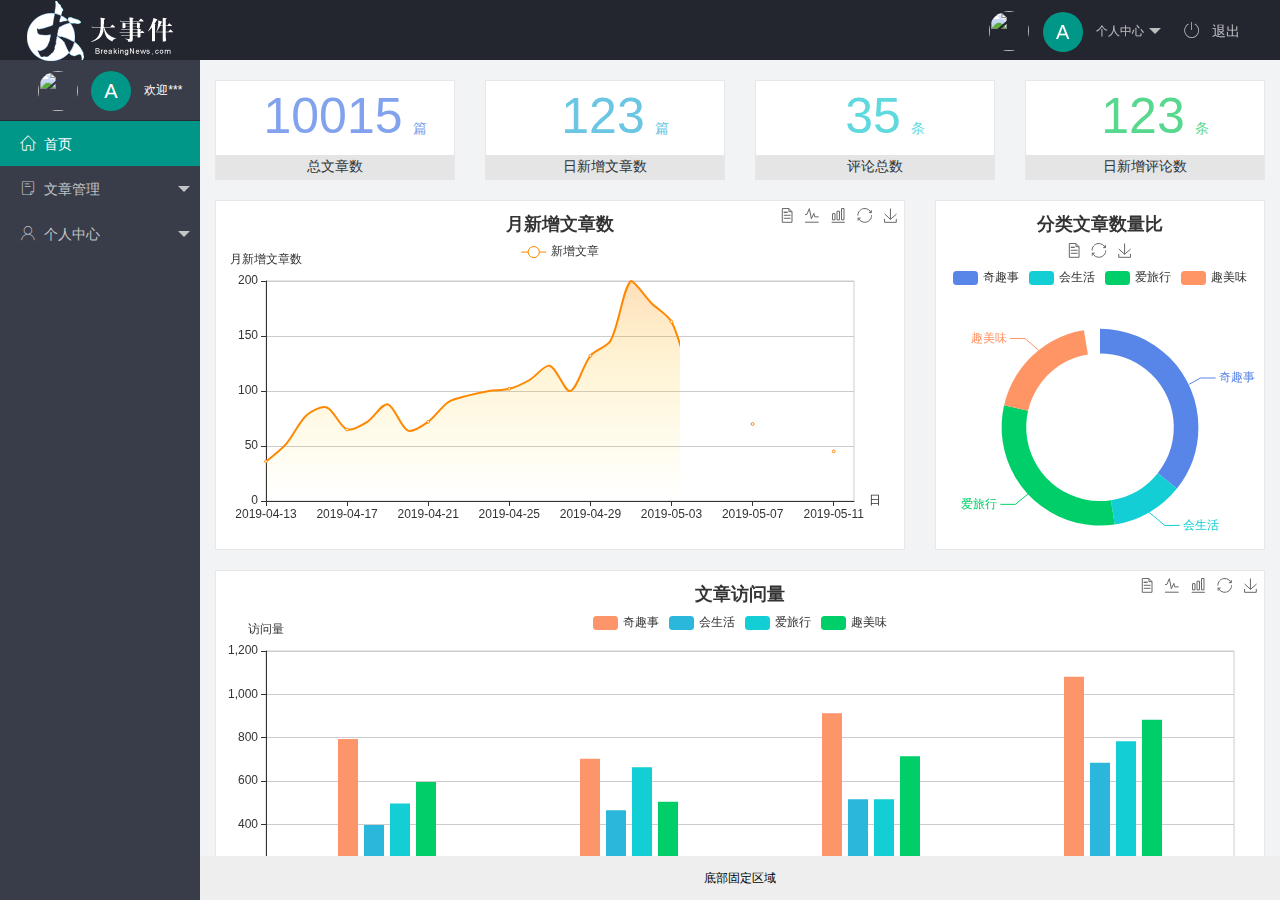
==== commit 722e244c: "完成主页功能的开发" ====
--- a/index.html
+++ b/index.html
@@ -1,70 +1,78 @@
 <!DOCTYPE html>
-<html lang="en">
+<html>
 
 <head>
-    <meta charset="UTF-8">
-    <meta http-equiv="X-UA-Compatible" content="IE=edge">
-    <meta name="viewport" content="width=device-width, initial-scale=1.0">
-    <title>Document</title>
+    <meta charset="utf-8">
+    <meta name="viewport" content="width=device-width, initial-scale=1, maximum-scale=1">
+    <title>后台主页</title>
     <link rel="stylesheet" href="./assets/lib/layui/css/layui.css">
+    <!-- 导入第三方图标库 -->
+    <link rel="stylesheet" href="./assets/fonts/iconfont.css">
     <link rel="stylesheet" href="./assets/css/index.css">
-    <link rel="stylesheet" href="./assets/fonts/iconfont.css">
+
+
 </head>
 
-<body class="layui-layout-body">
+<body>
     <div class="layui-layout layui-layout-admin">
         <div class="layui-header">
-            <div class="layui-logo">
+            <div class="layui-logo layui-hide-xs">
                 <img src="./assets/images/logo.png" alt="">
             </div>
+
+            <!-- 头部区域（可配合layui 已有的水平导航） -->
             <ul class="layui-nav layui-layout-right">
-                <li class="layui-nav-item">
+                <li class="layui-nav-item layui-hide layui-show-md-inline-block">
                     <a href="javascript:;" class="userinfo">
-                        <img src="http://t.cn/RCzsdCq" class="layui-nav-img">
-                        <span class="text-avatar">A</span> 个人中心
+                        <img src="https://tva1.sinaimg.cn/crop.0.0.118.118.180/5db11ff4gw1e77d3nqrv8j203b03cweg.jpg"
+                            class="layui-nav-img">
+                        <span class="text-avatar">A</span>
+                        个人中心
                     </a>
                     <dl class="layui-nav-child">
-                        <dd><a href="./user/user_info.html" target="fm">基本资料</a></dd>
-                        <dd><a href="./user/user_avatar.html" target="fm">更换头像</a></dd>
-                        <dd><a href="./user/user_pwd.html" target="fm">重置密码</a></dd>
+                        <dd><a href="">基本资料</a></dd>
+                        <dd><a href="">更换头像</a></dd>
+                        <dd><a href="">重置密码</a></dd>
                     </dl>
                 </li>
-                <li class="layui-nav-item"><a href="javascript:;" id="btnLogout"><span
-                            class="iconfont icon-tuichu"></span>退出</a></li>
+                <li class="layui-nav-item">
+                    <a href="javascript:;" id="btnLogout">
+                        <span class="iconfont icon-tuichu"></span>
+                        退出
+                    </a>
+                </li>
             </ul>
         </div>
 
+        <!-- 左侧导航区域（可配合layui已有的垂直导航） -->
         <div class="layui-side layui-bg-black">
             <div class="layui-side-scroll">
                 <div class="userinfo">
-                    <img src="http://t.cn/RCzsdCq" class="layui-nav-img">
+                    <img src="https://tva1.sinaimg.cn/crop.0.0.118.118.180/5db11ff4gw1e77d3nqrv8j203b03cweg.jpg"
+                        class="layui-nav-img">
                     <span class="text-avatar">A</span>
-                    <span id="welcome">欢迎 ***</span>
+                    <span id="welcome">欢迎***</span>
                 </div>
                 <!-- 左侧导航区域（可配合layui已有的垂直导航） -->
                 <ul class="layui-nav layui-nav-tree" lay-shrink="all">
-                    <li class="layui-nav-item layui-this"><a href="./home/dashboard.html" target="fm"><span
-                                class="iconfont icon-home"></span>首页</a></li>
+                    <li class="layui-nav-item layui-this"><a href="./home/dashboard.html" target="fm">
+                            <span class="iconfont icon-home"></span>首页</a></li>
                     <li class="layui-nav-item">
-                        <a href="javascript:;"><span class="iconfont icon-16"></span>文章管理</a>
+                        <a class="" href="javascript:;">
+                            <span class="iconfont icon-16"></span>文章管理</a>
                         <dl class="layui-nav-child">
-                            <dd><a href="./article/art_cate.html" target="fm"><i
-                                        class="layui-icon layui-icon-app"></i>文章类别</a></dd>
-                            <dd id="article-list"><a href="./article/art_list.html" target="fm"><i
-                                        class="layui-icon layui-icon-app"></i>文章列表</a></dd>
-                            <dd id="article-pub"><a href="./article/art_pub.html" target="fm"><i
-                                        class="layui-icon layui-icon-app"></i>发布文章</a></dd>
+                            <dd><a href="javascript:;"><i class="layui-icon layui-icon-app"></i> 文章类别</a></dd>
+                            <dd><a href="javascript:;"><i class="layui-icon layui-icon-app"></i>文章列表</a></dd>
+                            <dd><a href="javascript:;"><i class="layui-icon layui-icon-app"></i>发布文章</a></dd>
                         </dl>
                     </li>
                     <li class="layui-nav-item">
-                        <a href="javascript:;"><span class="iconfont icon-user"></span>个人中心</a>
+                        <a class="" href="javascript:;">
+                            <span class="iconfont icon-user"></span>个人中心</a>
                         <dl class="layui-nav-child">
-                            <dd><a href="./user/user_info.html" target="fm"><i
-                                        class="layui-icon layui-icon-app"></i>基本资料</a></dd>
-                            <dd><a href="./user/user_avatar.html" target="fm"><i
-                                        class="layui-icon layui-icon-app"></i>更换头像</a></dd>
-                            <dd><a href="./user/user_pwd.html" target="fm"><i
-                                        class="layui-icon layui-icon-app"></i>重置密码</a></dd>
+                            <dd><a href="javascript:;"><i class="layui-icon layui-icon-app"></i>基本资料</a></dd>
+                            <dd><a href="javascript:;"><i class="layui-icon layui-icon-app"></i>更换头像</a></dd>
+                            <dd><a href="javascript:;"><i class="layui-icon layui-icon-app"></i>重置密码</a></dd>
                         </dl>
                     </li>
                 </ul>
@@ -78,13 +86,49 @@
 
         <div class="layui-footer">
             <!-- 底部固定区域 -->
-            © www.qfc.com - 菜鸡程序员
+            底部固定区域
         </div>
     </div>
+    <!-- 导入 Layui 的JS文件 -->
+    <script src="./assets/lib/layui/layui.js"></script>
+
     <script src="./assets/lib/layui/layui.all.js"></script>
+    <!-- 导入 jquery -->
     <script src="./assets/lib/jquery.js"></script>
-    <script src="./assets/js/ajaxPre.js"></script>
+    <!-- 导入自己封装的 baseAPI.js -->
+    <script src="./assets/js/baseAPI.js"></script>
+
     <script src="./assets/js/index.js"></script>
+    <script>
+        //JS 
+        layui.use(['element', 'layer', 'util'], function () {
+            var element = layui.element
+                , layer = layui.layer
+                , util = layui.util
+                , $ = layui.$;
+
+            //头部事件
+            util.event('lay-header-event', {
+                //左侧菜单事件
+                menuLeft: function (othis) {
+                    layer.msg('展开左侧菜单的操作', { icon: 0 });
+                }
+                , menuRight: function () {
+                    layer.open({
+                        type: 1
+                        , content: '<div style="padding: 15px;">处理右侧面板的操作</div>'
+                        , area: ['260px', '100%']
+                        , offset: 'rt' //右上角
+                        , anim: 5
+                        , shadeClose: true
+                    });
+                }
+            });
+
+        });
+    </script>
+
+
 </body>
 
 </html>--- a/assets/css/index.css
+++ b/assets/css/index.css
@@ -6,10 +6,9 @@
 .iconfont {
     margin-right: 8px;
 }
-
 .layui-icon {
+    margin-left: 20px;
     margin-right: 8px;
-    margin-left: 20px;
 }
 
 iframe {
@@ -18,9 +17,13 @@
 }
 
 .layui-body {
-    overflow: hidden;
+ overflow: hidden;
 }
 
+a {
+    /* 清除所有c3的动画 */
+    transition: none!important;
+}
 .userinfo {
     height: 60px;
     line-height: 60px;
@@ -28,25 +31,23 @@
     font-size: 12px;
     user-select: none;
 }
-
 .layui-side-scroll .userinfo {
     border-bottom: 1px solid #282b33;
 }
-
-.layui-nav-img {
+.layui-nav-img{
     width: 40px;
     height: 40px;
 }
-
 .text-avatar {
-    display: inline-block;
+    display:  inline-block;
     width: 40px;
     height: 40px;
+    background-color: #009688;
+    border-radius: 50%;
     line-height: 40px;
-    border-radius: 50%;
+    text-align: center;
     font-size: 20px;
     color: #fff;
-    background-color: #009688;
     position: relative;
     top: 4px;
     margin-right: 10px;
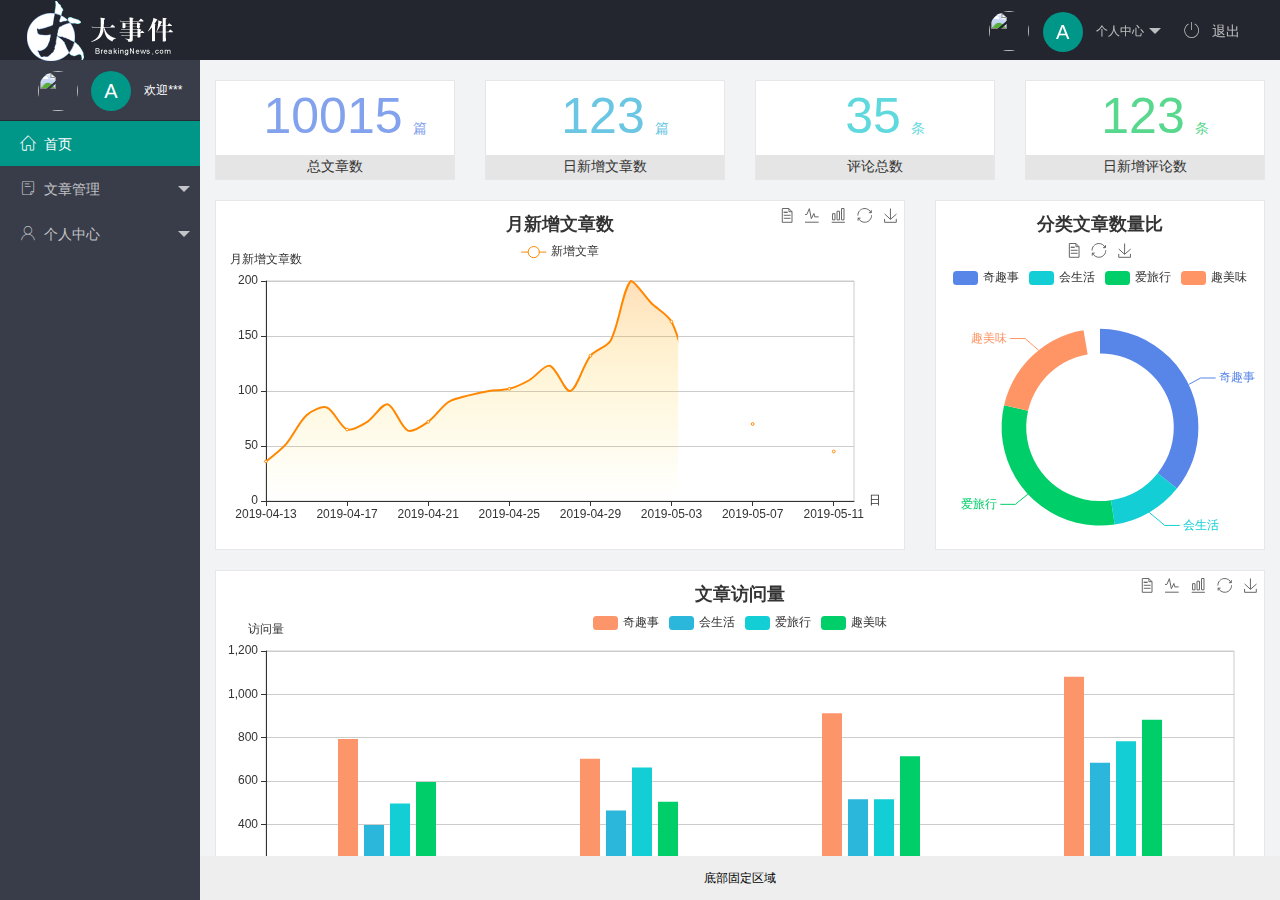
==== commit 86aff178: "完成个人中心的开发" ====
--- a/index.html
+++ b/index.html
@@ -30,9 +30,9 @@
                         个人中心
                     </a>
                     <dl class="layui-nav-child">
-                        <dd><a href="">基本资料</a></dd>
-                        <dd><a href="">更换头像</a></dd>
-                        <dd><a href="">重置密码</a></dd>
+                        <dd><a href="./user/user_info.html" target="fm">基本资料</a></dd>
+                        <dd><a href="./user/user_pwd.html" target="fm">更换头像</a></dd>
+                        <dd><a href="./user/user_avatar.html" target="fm">重置密码</a></dd>
                     </dl>
                 </li>
                 <li class="layui-nav-item">
@@ -70,9 +70,12 @@
                         <a class="" href="javascript:;">
                             <span class="iconfont icon-user"></span>个人中心</a>
                         <dl class="layui-nav-child">
-                            <dd><a href="javascript:;"><i class="layui-icon layui-icon-app"></i>基本资料</a></dd>
-                            <dd><a href="javascript:;"><i class="layui-icon layui-icon-app"></i>更换头像</a></dd>
-                            <dd><a href="javascript:;"><i class="layui-icon layui-icon-app"></i>重置密码</a></dd>
+                            <dd><a href="./user/user_info.html" target="fm"><i
+                                        class="layui-icon layui-icon-app"></i>基本资料</a></dd>
+                            <dd><a href="./user/user_avatar.html" target="fm"><i
+                                        class="layui-icon layui-icon-app"></i>更换头像</a></dd>
+                            <dd><a href="./user/user_pwd.html" target="fm"><i
+                                        class="layui-icon layui-icon-app"></i>重置密码</a></dd>
                         </dl>
                     </li>
                 </ul>
